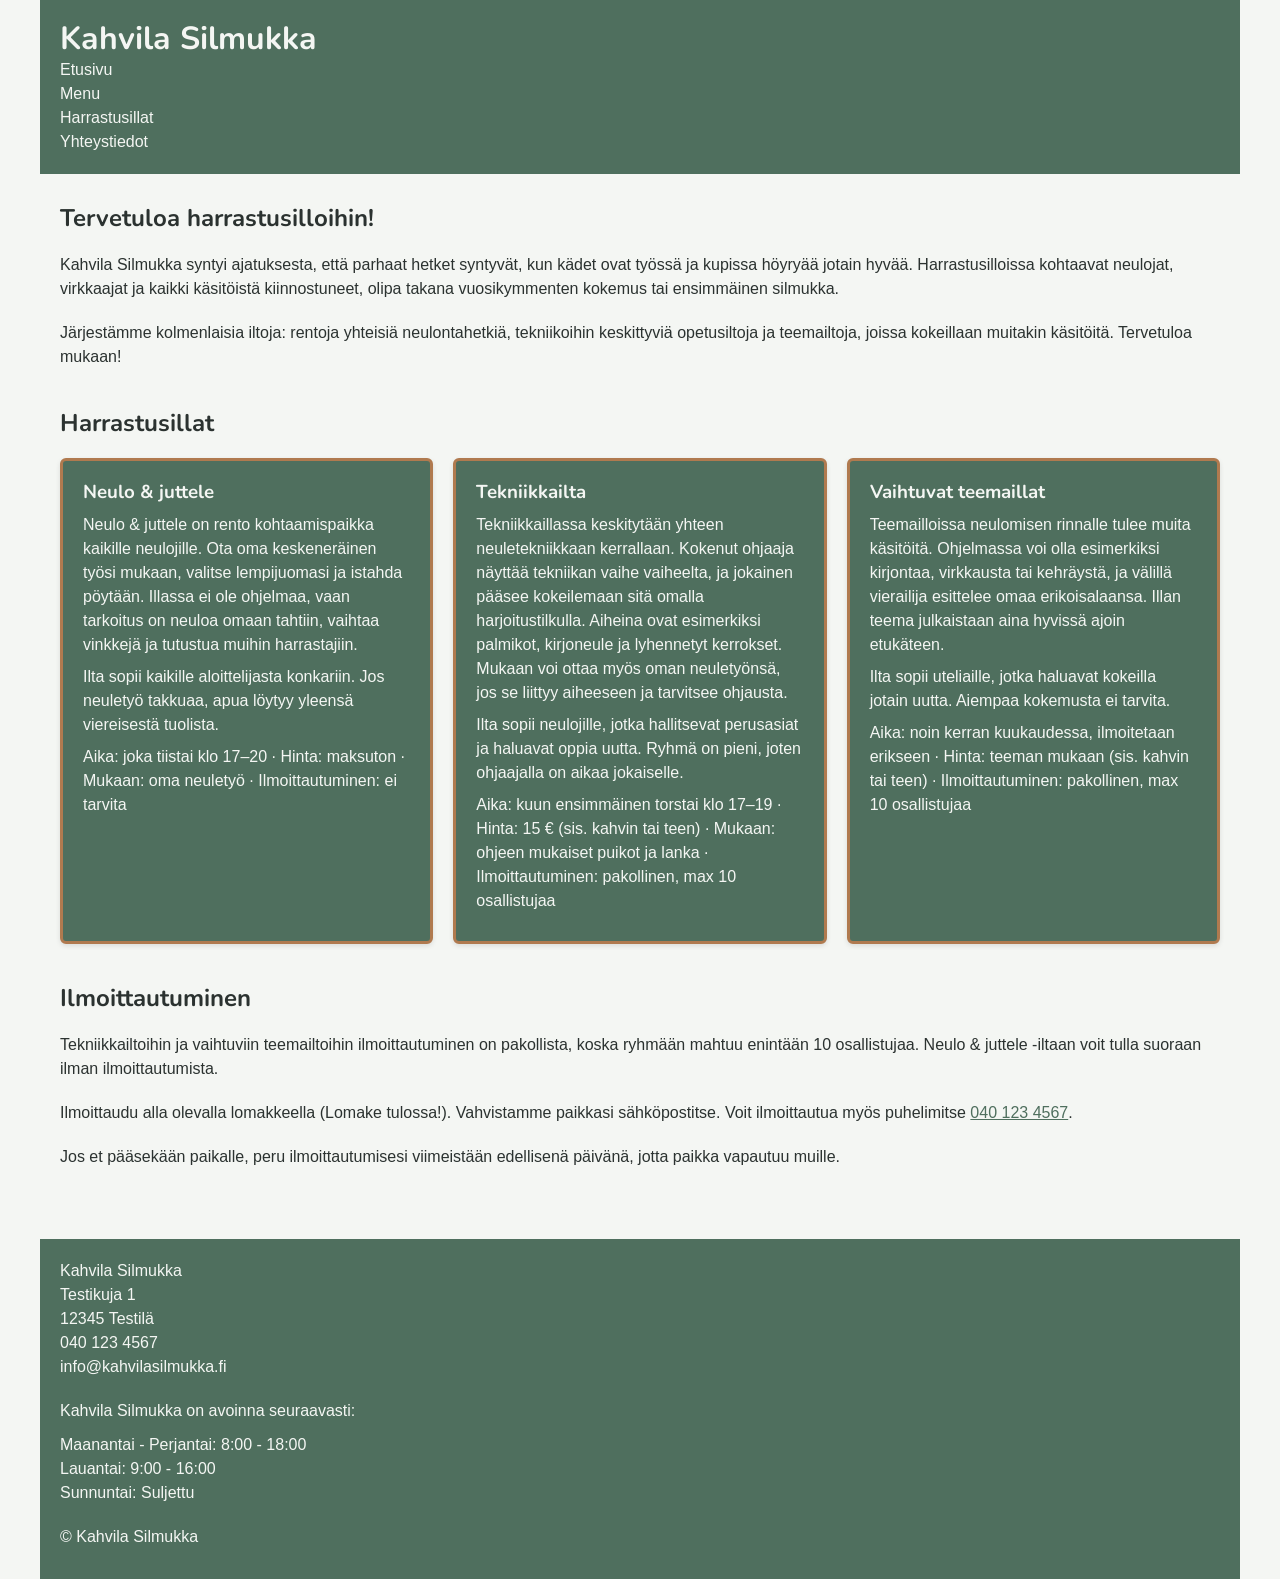
==== harrastusillat.html @ 3fd17d9c "Vaiheen 2 koodi tehty" ====
<!DOCTYPE html>
<html lang="fi">

<head>
    <meta charset="UTF-8">
    <meta name="viewport" content="width=device-width, initial-scale=1.0">
    <title>Harrastusillat</title>
    <!--Google Fonts: Nunito-->
    <link rel="preconnect" href="https://fonts.googleapis.com">
    <link rel="preconnect" href="https://fonts.gstatic.com" crossorigin>
    <link href="https://fonts.googleapis.com/css2?family=Nunito:ital,wght@0,200..1000;1,200..1000&display=swap"
        rel="stylesheet">
    <!--CSS-->
    <link rel="stylesheet" href="css/style.css">
</head>

<body>
    <div class="container">

        <!--Header-->
        <header class="header">
            <h1>Kahvila Silmukka</h1>
            <nav>
                <ul>
                    <li><a href="index.html">Etusivu</a></li>
                    <li><a href="menu.html">Menu</a></li>
                    <li><a href="harrastusillat.html">Harrastusillat</a></li>
                    <li><a href="yhteystiedot.html">Yhteystiedot</a></li>
                </ul>
            </nav>
        </header>

        <!--Main   -->
        <main class="main">
            <section>
                <h2>Tervetuloa harrastusilloihin!</h2>
                <p>Kahvila Silmukka syntyi ajatuksesta, että parhaat hetket syntyvät,
                    kun kädet ovat työssä ja kupissa höyryää jotain hyvää.
                    Harrastusilloissa kohtaavat neulojat, virkkaajat ja kaikki käsitöistä kiinnostuneet,
                    olipa takana vuosikymmenten kokemus tai ensimmäinen silmukka.</p>
                <p>Järjestämme kolmenlaisia iltoja: rentoja yhteisiä neulontahetkiä,
                    tekniikoihin keskittyviä opetusiltoja ja teemailtoja,
                    joissa kokeillaan muitakin käsitöitä. Tervetuloa mukaan!</p>
            </section>

            <section>
                <h2>Harrastusillat</h2>
                <div class="article-grid">
                    <article class="card">
                        <h3>Neulo & juttele</h3>
                        <p>Neulo & juttele on rento kohtaamispaikka kaikille neulojille.
                            Ota oma keskeneräinen työsi mukaan, valitse lempijuomasi ja istahda pöytään.
                            Illassa ei ole ohjelmaa, vaan tarkoitus on neuloa omaan tahtiin, vaihtaa vinkkejä ja
                            tutustua muihin harrastajiin.</p>
                        <p>Ilta sopii kaikille aloittelijasta konkariin. Jos neuletyö takkuaa, apua löytyy yleensä
                            viereisestä tuolista.</p>
                        <p>Aika: joka tiistai klo 17–20 · Hinta: maksuton · Mukaan: oma neuletyö · Ilmoittautuminen: ei
                            tarvita</p>
                    </article>
                    <article class="card">
                        <h3>Tekniikkailta</h3>
                        <p>Tekniikkaillassa keskitytään yhteen neuletekniikkaan kerrallaan.
                            Kokenut ohjaaja näyttää tekniikan vaihe vaiheelta, ja jokainen pääsee kokeilemaan sitä
                            omalla harjoitustilkulla.
                            Aiheina ovat esimerkiksi palmikot, kirjoneule ja lyhennetyt kerrokset. Mukaan voi ottaa myös
                            oman neuletyönsä,
                            jos se liittyy aiheeseen ja tarvitsee ohjausta.</p>
                        <p>Ilta sopii neulojille, jotka hallitsevat perusasiat ja haluavat oppia uutta.
                            Ryhmä on pieni, joten ohjaajalla on aikaa jokaiselle.</p>
                        <p>Aika: kuun ensimmäinen torstai klo 17–19 · Hinta: 15 € (sis. kahvin tai teen) · Mukaan:
                            ohjeen mukaiset puikot ja lanka · Ilmoittautuminen: pakollinen, max 10 osallistujaa</p>
                    </article>
                    <article class="card">
                        <h3>Vaihtuvat teemaillat</h3>
                        <p>Teemailloissa neulomisen rinnalle tulee muita käsitöitä.
                            Ohjelmassa voi olla esimerkiksi kirjontaa, virkkausta tai kehräystä, ja välillä vierailija
                            esittelee omaa erikoisalaansa.
                            Illan teema julkaistaan aina hyvissä ajoin etukäteen.</p>
                        <p>Ilta sopii uteliaille, jotka haluavat kokeilla jotain uutta. Aiempaa kokemusta ei tarvita.
                        </p>
                        <p>Aika: noin kerran kuukaudessa, ilmoitetaan erikseen · Hinta: teeman mukaan (sis. kahvin tai
                            teen) · Ilmoittautuminen: pakollinen, max 10 osallistujaa</p>
                    </article>
                </div>
            </section>

            <section>
                <h2>Ilmoittautuminen</h2>
                <p>Tekniikkailtoihin ja vaihtuviin teemailtoihin ilmoittautuminen on pakollista, koska ryhmään mahtuu
                    enintään 10 osallistujaa.
                    Neulo & juttele -iltaan voit tulla suoraan ilman ilmoittautumista.</p>
                <p>Ilmoittaudu alla olevalla lomakkeella (Lomake tulossa!). Vahvistamme paikkasi sähköpostitse. Voit
                    ilmoittautua myös puhelimitse <a href="tel:+358401234567">040 123 4567</a>.</p>
                <p>Jos et pääsekään paikalle, peru ilmoittautumisesi viimeistään edellisenä päivänä, jotta paikka
                    vapautuu muille.</p>
            </section>

        </main>

        <!--Footer-->
        <footer class="footer">
            <address>
                Kahvila Silmukka<br>
                Testikuja 1<br>
                12345 Testilä<br>

                <a href="tel:+358401234567">040 123 4567</a><br>
                <a href="mailto:info@kahvilasilmukka.fi">info@kahvilasilmukka.fi</a>
            </address>

            <p>Kahvila Silmukka on avoinna seuraavasti:</p>
            <ul>
                <li>Maanantai - Perjantai: 8:00 - 18:00</li>
                <li>Lauantai: 9:00 - 16:00</li>
                <li>Sunnuntai: Suljettu</li>
            </ul>

            <p>&copy; Kahvila Silmukka</p>
        </footer>
    </div>
</body>

</html>
---- css/style.css ----
/* ===== MUUTTUJAT ===== */
/* Sivuston värit yhdessä paikassa */

:root {
    --paavari: #4F6F5E;
    --tausta: #F4F6F3;
    --teksti: #2B3230;
    /*    --harmaa: #8A9591; */
    --korostus: #B07A4F;
}

/* ===== RESET (Oletustyylien nollaus) ===== */
/* Nollataan selainten oletusvälit ja käytetään border-box-laatikkomallia */

* {
    box-sizing: border-box;
    margin: 0;
    padding: 0;
}

/* ===== BODY ===== */

body {
    font-family: Arial, Helvetica, sans-serif;
    background-color: var(--tausta);
    color: var(--teksti);
    line-height: 1.5;
}

/* ===== LAYOUT ===== */

.container {
    display: grid;
    grid-template-columns: 20% 1fr;
    /*Nimetyt alueet*/
    grid-template-areas:
        "header header"
        "main main"
        "footer footer";
    gap: 10px;
    max-width: 1200px;
    margin: 0 auto;
    /*keskittää layoutin vaakasuunnassa*/
    /*padding: 20px; */
    /*Tämä padding aiheuttaa reunusta headeriin ja muihin */
}

/* ===== OTSIKOT ===== */
/* Kaikkien otsikoiden yhteinen fontti (Google Fonts: Nunito) */

h1,
h2,
h3 {
    font-family: "Nunito", Arial, sans-serif;
    font-weight: 700;
    line-height: 1.2;
}

/* ===== LINKIT ===== */
a {
    color: var(--paavari);
}

a:hover {
    color: var(--korostus);
}


/* ===== HEADER ===== */

.header {
    grid-area: header;
    background-color: var(--paavari);
    color: var(--tausta);
    padding: 20px;
}

.header ul {
    list-style: none;
}

/* Poikkeus: linkit header-osion sisällä */
.header a {
    color: var(--tausta);
    text-decoration: none;
}

.header a:hover {
    text-decoration: underline;
}

/* ===== MAIN ===== */

.main {
    grid-area: main;
    padding: 20px;
}

.main section {
    margin-bottom: 40px;
}

.main h2 {
    margin-bottom: 20px;
}

.main h3 {
    margin-bottom: 15px;
}

.main p {
    margin-bottom: 20px;
}

.huomio {
    padding: 18px;
    border-left: 6px solid var(--korostus);
}

.main address {
    font-style: normal;
    margin-bottom: 20px;
}

/* ===== KORTIT ===== */

.article-grid {
    display: grid;
    grid-template-columns: repeat(auto-fit, minmax(200px, 1fr));
    gap: 20px;
}

.card {
    background-color: var(--paavari);
    color: var(--tausta);
    border: 3px solid var(--korostus);
    border-radius: 6px;
    padding: 20px;
    box-shadow: 0 2px 5px rgba(0, 0, 0, 0.1);
}

.card h3 {
    margin-bottom: 10px;
}

.card p {
    margin-bottom: 8px;
}

/* ===== FOOTER ===== */

.footer {
    grid-area: footer;
    background-color: var(--paavari);
    color: var(--tausta);
    padding: 20px;
}

.footer address {
    font-style: normal;
    margin-bottom: 20px;
}

/* Poikkeus: linkit footer-osion sisällä */
.footer a {
    color: var(--tausta);
    text-decoration: none;
}

.footer a:hover {
    text-decoration: underline;
}

.footer p {
    margin-bottom: 10px;
}

.footer ul {
    list-style: none;
    margin-bottom: 20px;
}
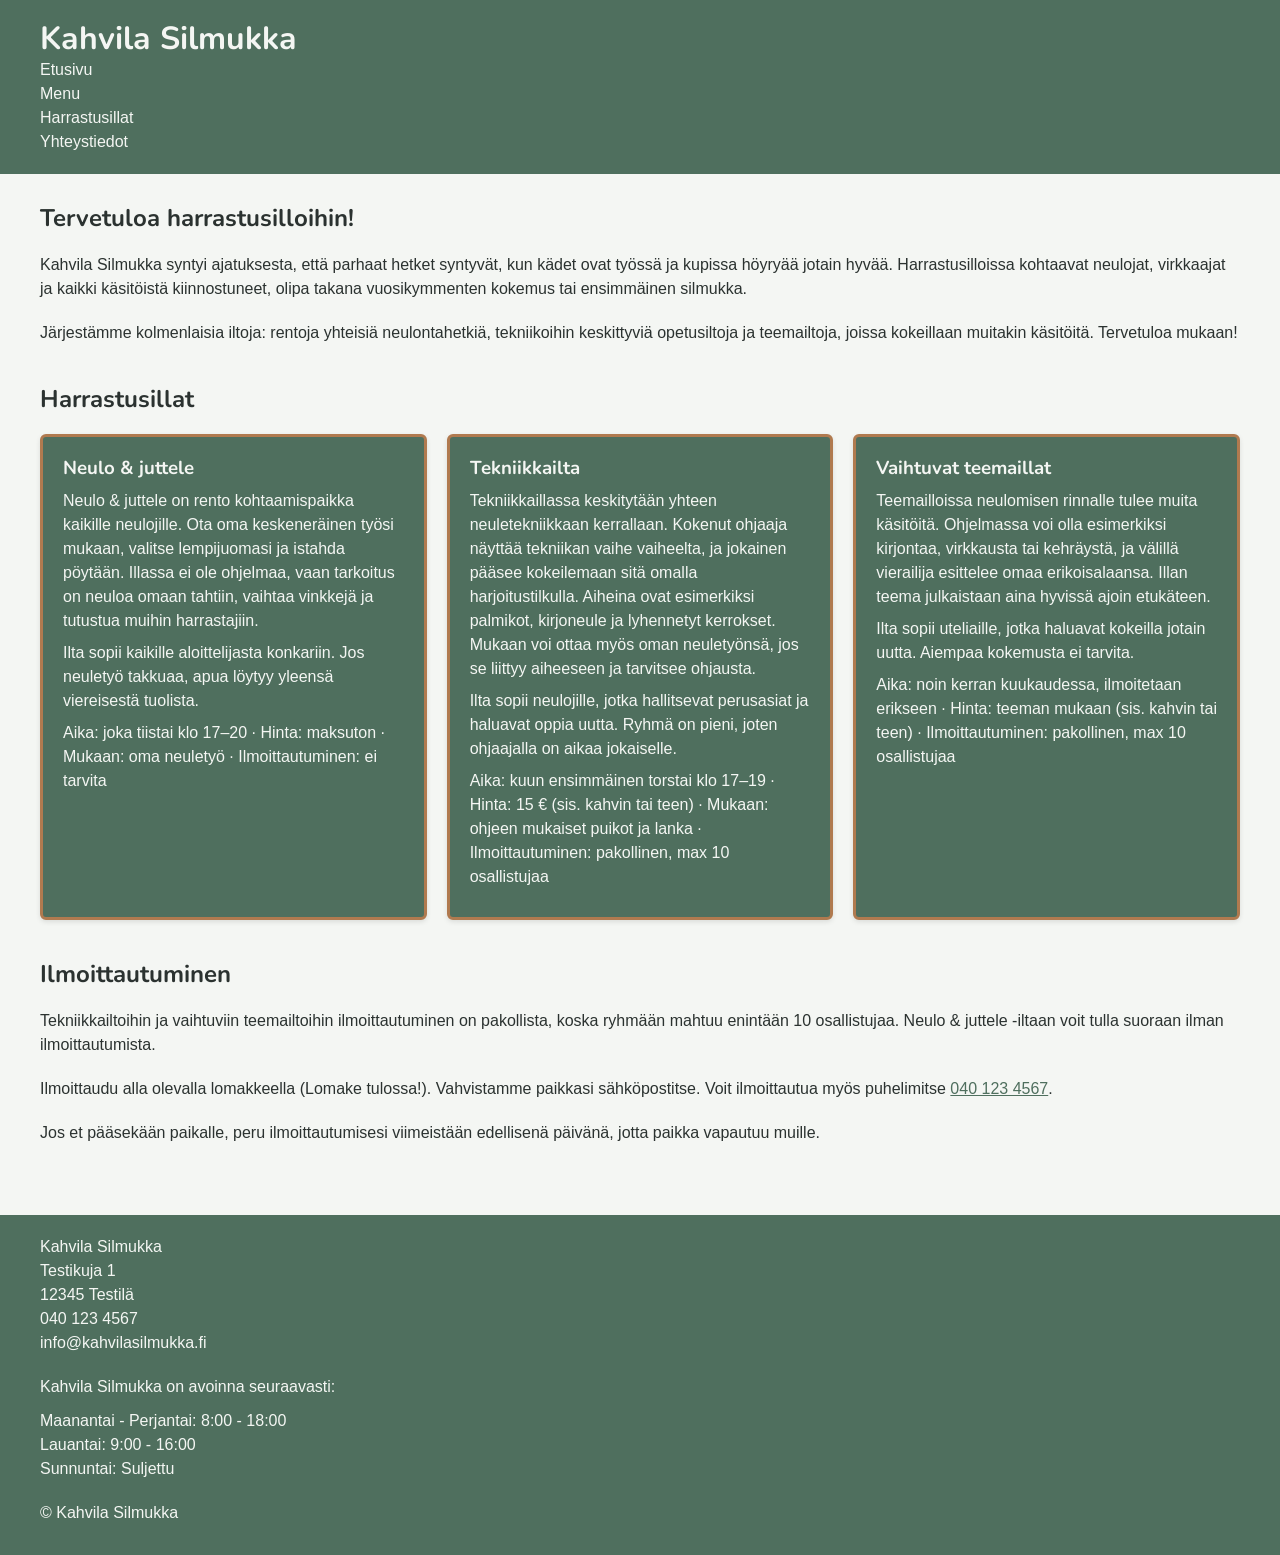
==== commit 6d9f96f6: "Vaiheen 2 viimeisimmät korjaukset tehty" ====
--- a/harrastusillat.html
+++ b/harrastusillat.html
@@ -10,7 +10,7 @@
     <link rel="preconnect" href="https://fonts.gstatic.com" crossorigin>
     <link href="https://fonts.googleapis.com/css2?family=Nunito:ital,wght@0,200..1000;1,200..1000&display=swap"
         rel="stylesheet">
-    <!--CSS-->
+    <!--CSS linkitetty-->
     <link rel="stylesheet" href="css/style.css">
 </head>
 
--- a/css/style.css
+++ b/css/style.css
@@ -38,11 +38,6 @@
         "main main"
         "footer footer";
     gap: 10px;
-    max-width: 1200px;
-    margin: 0 auto;
-    /*keskittää layoutin vaakasuunnassa*/
-    /*padding: 20px; */
-    /*Tämä padding aiheuttaa reunusta headeriin ja muihin */
 }
 
 /* ===== OTSIKOT ===== */
@@ -72,7 +67,7 @@
     grid-area: header;
     background-color: var(--paavari);
     color: var(--tausta);
-    padding: 20px;
+    padding: 20px 40px;
 }
 
 .header ul {
@@ -93,7 +88,7 @@
 
 .main {
     grid-area: main;
-    padding: 20px;
+    padding: 20px 40px;
 }
 
 .main section {
@@ -153,7 +148,7 @@
     grid-area: footer;
     background-color: var(--paavari);
     color: var(--tausta);
-    padding: 20px;
+    padding: 20px 40px;
 }
 
 .footer address {
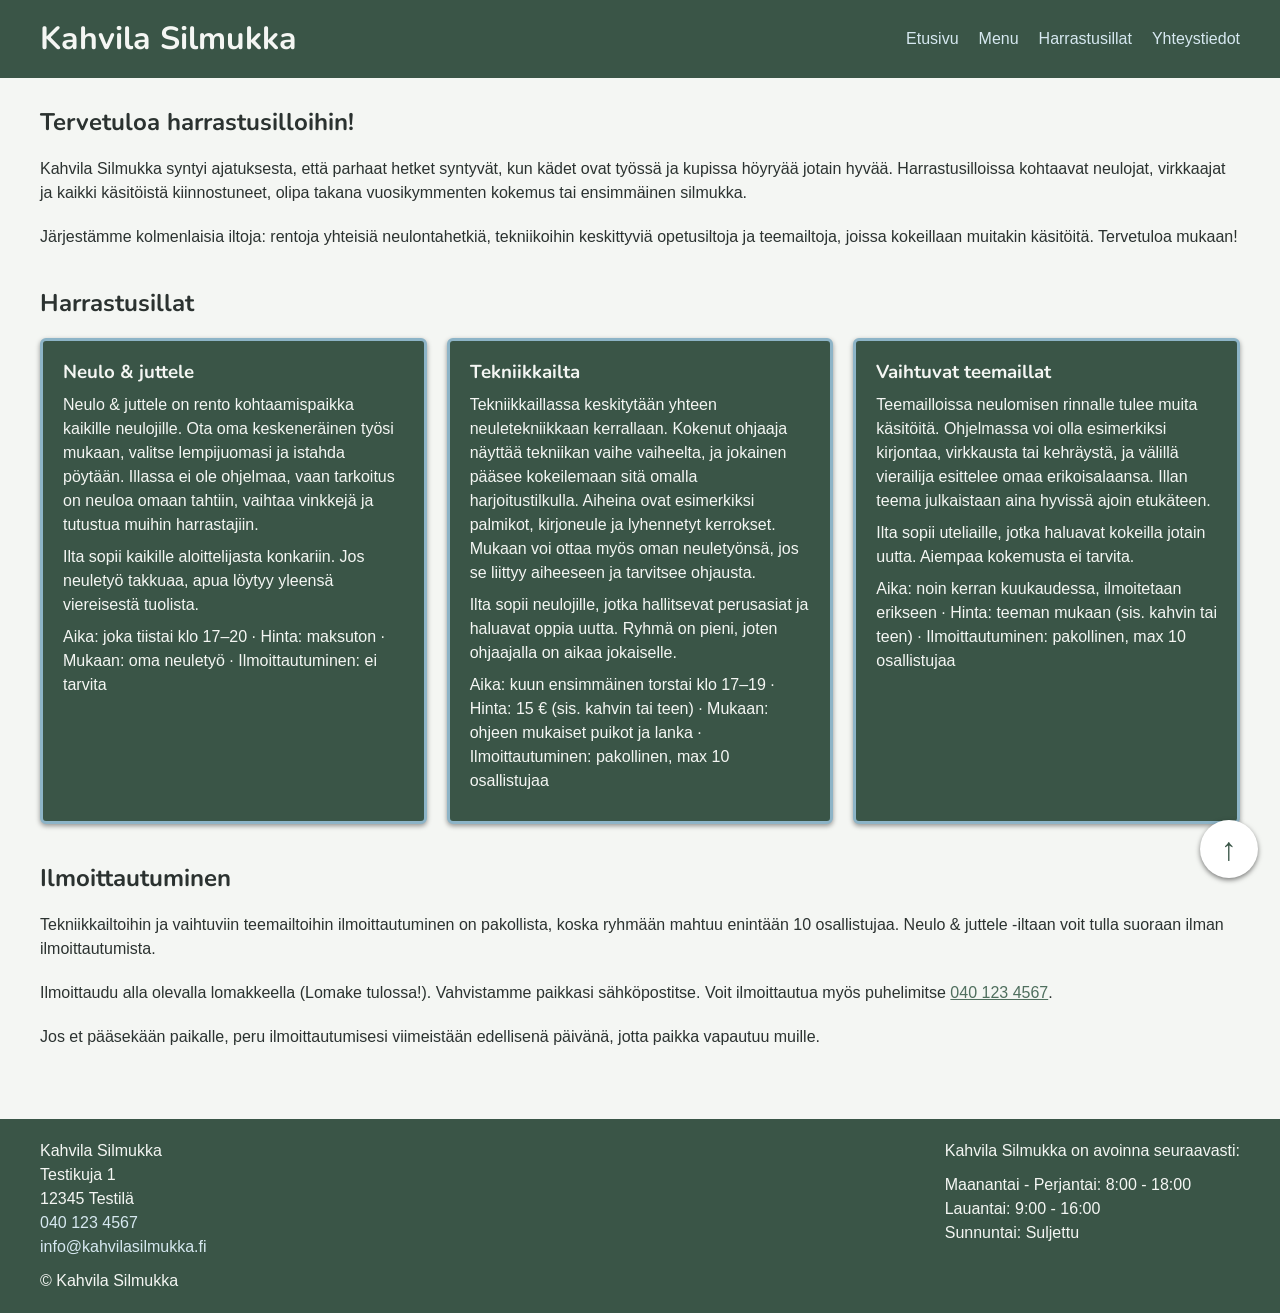
==== commit 6f6484dc: "Vaihe 3 lisäykset" ====
--- a/harrastusillat.html
+++ b/harrastusillat.html
@@ -12,16 +12,19 @@
         rel="stylesheet">
     <!--CSS linkitetty-->
     <link rel="stylesheet" href="css/style.css">
+    <!--Favicon: SVG nykyselaimelle ja ICO vanhoille selaimille varalla-->
+    <link rel="icon" href="images/favicon.ico" type="image/x-icon" sizes="64x64">
+    <link rel="icon" href="images/favicon.svg" type="image/svg+xml">
 </head>
 
 <body>
-    <div class="container">
+    <div class="container" id="top">
 
         <!--Header-->
-        <header class="header">
+        <header class="header navbar">
             <h1>Kahvila Silmukka</h1>
             <nav>
-                <ul>
+                <ul class="nav-links">
                     <li><a href="index.html">Etusivu</a></li>
                     <li><a href="menu.html">Menu</a></li>
                     <li><a href="harrastusillat.html">Harrastusillat</a></li>
@@ -99,24 +102,32 @@
 
         <!--Footer-->
         <footer class="footer">
-            <address>
-                Kahvila Silmukka<br>
-                Testikuja 1<br>
-                12345 Testilä<br>
+            <div class="footer-info">
+                <address>
+                    Kahvila Silmukka<br>
+                    Testikuja 1<br>
+                    12345 Testilä<br>
 
-                <a href="tel:+358401234567">040 123 4567</a><br>
-                <a href="mailto:info@kahvilasilmukka.fi">info@kahvilasilmukka.fi</a>
-            </address>
+                    <a href="tel:+358401234567">040 123 4567</a><br>
+                    <a href="mailto:info@kahvilasilmukka.fi">info@kahvilasilmukka.fi</a>
+                </address>
+                <p>&copy; Kahvila Silmukka</p>
+            </div>
 
-            <p>Kahvila Silmukka on avoinna seuraavasti:</p>
-            <ul>
-                <li>Maanantai - Perjantai: 8:00 - 18:00</li>
-                <li>Lauantai: 9:00 - 16:00</li>
-                <li>Sunnuntai: Suljettu</li>
-            </ul>
+            <div class="footer-hours">
+                <p>Kahvila Silmukka on avoinna seuraavasti:</p>
+                <ul>
+                    <li>Maanantai - Perjantai: 8:00 - 18:00</li>
+                    <li>Lauantai: 9:00 - 16:00</li>
+                    <li>Sunnuntai: Suljettu</li>
+                </ul>
 
-            <p>&copy; Kahvila Silmukka</p>
+            </div>
+            <!--Takaisin-ylös-näppäin-->
+            <a class="back-to-beginning" href="#top" aria-label="Takaisin sivun alkuun">&uarr;</a>
+
         </footer>
+
     </div>
 </body>
 
--- a/css/style.css
+++ b/css/style.css
@@ -1,16 +1,36 @@
+@charset "UTF-8";
+/* Jotta ääkköset toimivat oikein */
+
+/********************************************************
+        YLEISET MÄÄRITYKSET (kaikilla sivuilla)
+*********************************************************/
+
 /* ===== MUUTTUJAT ===== */
-/* Sivuston värit yhdessä paikassa */
+/* Sivuston värit yhdessä paikassa. Värit on nimetty käyttötarkoituksen (roolin)
+   mukaan, jotta yhden roolin värin voi vaihtaa vaikuttamatta muihin. */
 
 :root {
-    --paavari: #4F6F5E;
-    --tausta: #F4F6F3;
-    --teksti: #2B3230;
-    /*    --harmaa: #8A9591; */
-    --korostus: #B07A4F;
+    /* Tumma väripaletti: header, footer ja tummat kortit */
+    --tumma-tausta: #3A5547;
+    --tumma-teksti: #F4F6F3;
+    --tumma-linkki: #D6E8F0;
+    --tumma-hover: #A9D0E0;
+    --tumma-koriste: #8DB4C7;
+
+    /* Vaalea väripaletti: sivun tausta ja vaaleat kortit */
+    --vaalea-tausta: #F4F6F3;
+    --vaalea-kortti: #FFFFFF;
+    --vaalea-teksti: #2B3230;
+    /* --vaalea-teksti-toissijainen: #5F6B66; */ /*Varalla, jos tarvitaan lisäväriä*/
+    --vaalea-linkki: #4F6F5E;
+    --vaalea-hover: #3D5A80;
+    --vaalea-korostus: #3D5A80;
+    --vaalea-koriste: #8DB4C7;
 }
 
 /* ===== RESET (Oletustyylien nollaus) ===== */
-/* Nollataan selainten oletusvälit ja käytetään border-box-laatikkomallia */
+/* Nollataan selainten oletusvälit ja käytetään border-box-laatikkomallia,
+   jolloin padding ja reunus lasketaan mukaan elementin leveyteen */
 
 * {
     box-sizing: border-box;
@@ -22,22 +42,9 @@
 
 body {
     font-family: Arial, Helvetica, sans-serif;
-    background-color: var(--tausta);
-    color: var(--teksti);
+    background-color: var(--vaalea-tausta);
+    color: var(--vaalea-teksti);
     line-height: 1.5;
-}
-
-/* ===== LAYOUT ===== */
-
-.container {
-    display: grid;
-    grid-template-columns: 20% 1fr;
-    /*Nimetyt alueet*/
-    grid-template-areas:
-        "header header"
-        "main main"
-        "footer footer";
-    gap: 10px;
 }
 
 /* ===== OTSIKOT ===== */
@@ -52,37 +59,79 @@
 }
 
 /* ===== LINKIT ===== */
+/* Vaalean pinnan linkit. Headerin ja footerin linkeille on omat säännöt. */
+
 a {
-    color: var(--paavari);
+    color: var(--vaalea-linkki);
 }
 
 a:hover {
-    color: var(--korostus);
-}
-
+    color: var(--vaalea-hover);
+}
+
+/********************************************************
+        SIVUN RAKENNE (HTML:n järjestyksessä)
+*********************************************************/
+ 
+/* ===== SIVUPOHJA ===== */
+ 
+/* Sivupohja on yksi sarake, jossa header, main ja footer ovat allekkain.
+   Nimetyt alueet näyttävät rakenteen yhdellä silmäyksellä ja helpottavat
+   laajentamista myöhemmin (esim. sivupalkki). */
+
+.container {
+    display: grid;
+    grid-template-columns: 1fr;
+    /*Nimetyt alueet: sivupohja on yksi sarake, jossa header, main ja footer ovat allekkain*/
+    grid-template-areas:
+        "header"
+        "main"
+        "footer";
+    gap: 10px;
+}
 
 /* ===== HEADER ===== */
 
+/* Sticky: header pysyy näkyvissä ikkunan yläreunassa sivua rullattaessa.
+   Flex: kahvilan nimi vasemmalle ja navigaatio oikealle samalle riville. */
+
 .header {
+    position: sticky;
+    top: 0;
+    z-index: 100;
     grid-area: header;
-    background-color: var(--paavari);
-    color: var(--tausta);
-    padding: 20px 40px;
-}
+    display: flex;
+    justify-content: space-between;
+    align-items: center;
+    gap: 20px;
+    background-color: var(--tumma-tausta);
+    color: var(--tumma-teksti);
+    padding: 20px 40px;   
+}
+
+/* --- Navigaatio --- */
 
 .header ul {
     list-style: none;
 }
 
+/* Navigaatiolinkit vierekkäin */
+.nav-links {
+    display: flex;
+    gap: 20px;
+}
+
 /* Poikkeus: linkit header-osion sisällä */
 .header a {
-    color: var(--tausta);
+    color: var(--tumma-linkki);
     text-decoration: none;
 }
 
 .header a:hover {
     text-decoration: underline;
-}
+    color: var(--tumma-hover);
+}
+
 
 /* ===== MAIN ===== */
 
@@ -91,7 +140,10 @@
     padding: 20px 40px;
 }
 
-.main section {
+/* Pääosioiden väli. Lapsivalitsin (>) rajaa säännön mainin suoriin lapsiin,
+   joten ruudukoiden sisällä olevien korttien välit hoidetaan gapilla. */
+.main > section,
+.menu-items {
     margin-bottom: 40px;
 }
 
@@ -105,11 +157,6 @@
 
 .main p {
     margin-bottom: 20px;
-}
-
-.huomio {
-    padding: 18px;
-    border-left: 6px solid var(--korostus);
 }
 
 .main address {
@@ -117,8 +164,15 @@
     margin-bottom: 20px;
 }
 
-/* ===== KORTIT ===== */
-
+/* Huomiolaatikko (menu: allergiat) */
+.huomio {
+    padding: 18px;
+    border-left: 6px solid var(--vaalea-korostus);
+}
+
+/* --- Etusivun ja harrastusiltojen kortit --- */
+
+/* Kortit asettuvat riviin niin monta kuin mahtuu, vähintään 200 px levyisinä */
 .article-grid {
     display: grid;
     grid-template-columns: repeat(auto-fit, minmax(200px, 1fr));
@@ -126,51 +180,187 @@
 }
 
 .card {
-    background-color: var(--paavari);
-    color: var(--tausta);
-    border: 3px solid var(--korostus);
+    background-color: var(--tumma-tausta);
+    color: var(--tumma-teksti);
+    border: 3px solid var(--tumma-koriste);
+    border-radius: 6px;
+    padding: 20px;
+    box-shadow: 0 2px 5px rgba(0, 0, 0, 0.4);
+}
+
+.card h3 {
+    margin-bottom: 10px;
+}
+
+.card p {
+    margin-bottom: 8px;
+}
+
+/* --- Menu-kortit --- */
+ 
+/* Kiinteä 2 × 2 -ruudukko: juomat ylärivillä, ruoat alarivillä */
+
+.menu-items {
+    display: grid;
+    grid-template-columns: repeat(2, 1fr);
+    gap: 20px;
+}
+
+/* Katkoviivainen "tikkaus" kortin sisäreunassa */
+.menu-card {
+    background-color: var(--vaalea-kortti);
+    color: var(--vaalea-teksti);
+    outline: 3px dashed var(--vaalea-koriste);
+    outline-offset: -10px;
     border-radius: 6px;
     padding: 20px;
     box-shadow: 0 2px 5px rgba(0, 0, 0, 0.1);
 }
 
-.card h3 {
-    margin-bottom: 10px;
-}
-
-.card p {
-    margin-bottom: 8px;
+/* --- Kulkutapakortit (yhteystiedot) --- */
+
+/* Kortit 2 × 2 -ruudukkoon */
+.transport-modes {
+    display: grid;
+    grid-template-columns: repeat(2, 1fr);
+    grid-auto-rows: 1fr;
+    gap: 20px;
+}
+
+/* Kääntökortti: ulkokehys luo 3D-tilan. Se ei itse liiku,
+   joten hover pysyy vakaana kortin kääntyessä. */
+.transport-flip {
+    perspective: 800px;
+    display: grid;
+}
+
+/* Pyörivä taso: molemmat puolet pinotaan samaan grid-soluun,
+   jolloin kortin korkeus määräytyy sisällön mukaan */
+.transport-flip-inner {
+    display: grid;
+    transition: transform 0.6s;
+    transform-style: preserve-3d;
+}
+
+.transport-flip:hover .transport-flip-inner {
+    transform: rotateY(180deg);
+}
+
+/* Kortin molemmat puolet: sama ulkoasu, ja kääntöpuoli piilossa,
+   kun se on poispäin katsojasta */
+.transport-mode-item {
+    background-color: var(--vaalea-kortti);
+    color: var(--vaalea-teksti);
+    outline: 6px double var(--vaalea-koriste);
+    outline-offset: -10px;
+    border-radius: 10px;
+    padding: 25px;
+    box-shadow: 0 2px 5px rgba(0, 0, 0, 0.2);
+    grid-area: 1 / 1;
+    backface-visibility: hidden;
+}
+
+/* Kääntöpuoli: valmiiksi käännetty, emoji isona keskellä */
+.transport-mode-item.backside {
+    transform: rotateY(180deg);
+    display: grid;
+    place-items: center;
+    font-size: 4rem;
+}
+
+/*Ei kääntöanimaatiota, jos käyttäjä on kytkenyt liikkeen vähentämisen päälle käyttöjärjestelmästään*/
+@media (prefers-reduced-motion: reduce) {
+    .transport-flip-inner {
+        transition: none;
+    }
+}
+
+/* --- Korttien yhteiset --- */
+
+/* Poistetaan viimeisen kappaleen marginaali menu- ja kulkuneuvo-korteista,
+jotta ylä- ja alareunan välit ovat yhtäsuuret. */
+.menu-card p:last-child,
+.transport-mode-item p:last-child {
+    margin-bottom: 0;
 }
 
 /* ===== FOOTER ===== */
+
+/* Flexbox: yhteystiedot vasemmalle ja aukioloajat oikealle */
 
 .footer {
     grid-area: footer;
-    background-color: var(--paavari);
-    color: var(--tausta);
+    display: flex;
+    justify-content: space-between;
+    gap: 20px;
+    background-color: var(--tumma-tausta);
+    color: var(--tumma-teksti);
     padding: 20px 40px;
+}
+
+/* Ryhmien sisältö allekkain tasaisin välein */
+.footer-info,
+.footer-hours {
+    display: flex;
+    flex-direction: column;
+    gap: 10px;
 }
 
 .footer address {
     font-style: normal;
-    margin-bottom: 20px;
-}
-
-/* Poikkeus: linkit footer-osion sisällä */
+}
+
+.footer ul {
+    list-style: none;
+}
+
+/*
+.footer p {
+    margin-bottom: 10px;
+}
+*/
+
+
+/* Poikkeus: footerin linkit tumman pinnan väreillä */
 .footer a {
-    color: var(--tausta);
+    color: var(--tumma-linkki);
     text-decoration: none;
 }
 
 .footer a:hover {
     text-decoration: underline;
-}
-
-.footer p {
-    margin-bottom: 10px;
-}
-
-.footer ul {
-    list-style: none;
-    margin-bottom: 20px;
+    color: var(--tumma-hover);
+}
+
+/* --- Takaisin ylös -painike --- */
+ 
+/* Fixed: painike pysyy oikeassa alakulmassa sivua rullattaessa.
+   Kaksi luokkaa valitsimessa, jotta sääntö voittaa .footer a -säännön. */
+
+.footer .back-to-beginning { 
+    position: fixed;
+    right: 22px;
+    bottom: 22px;
+    z-index:200;
+    display: grid;
+    place-items: center;
+    width: 58px;
+    height: 58px;
+    background-color: var(--vaalea-kortti);
+    color: var(--tumma-tausta);
+    border: 3px solid transparent;
+    border-radius: 50%;
+    font-size: 2rem;
+    text-decoration: none;
+    box-shadow: 0 2px 5px rgba(0, 0, 0, 0.5);
+}
+
+/* Hover ja focus: käänteiset värit ja vaalea reunus, jotta painike
+   erottuu myös footerin tummaa taustaa vasten */
+.footer .back-to-beginning:hover, .footer .back-to-beginning:focus {
+    background-color: var(--tumma-tausta);
+    color: var(--tumma-teksti);
+    border-color: var(--tumma-teksti);
+    text-decoration: none;
+
 }
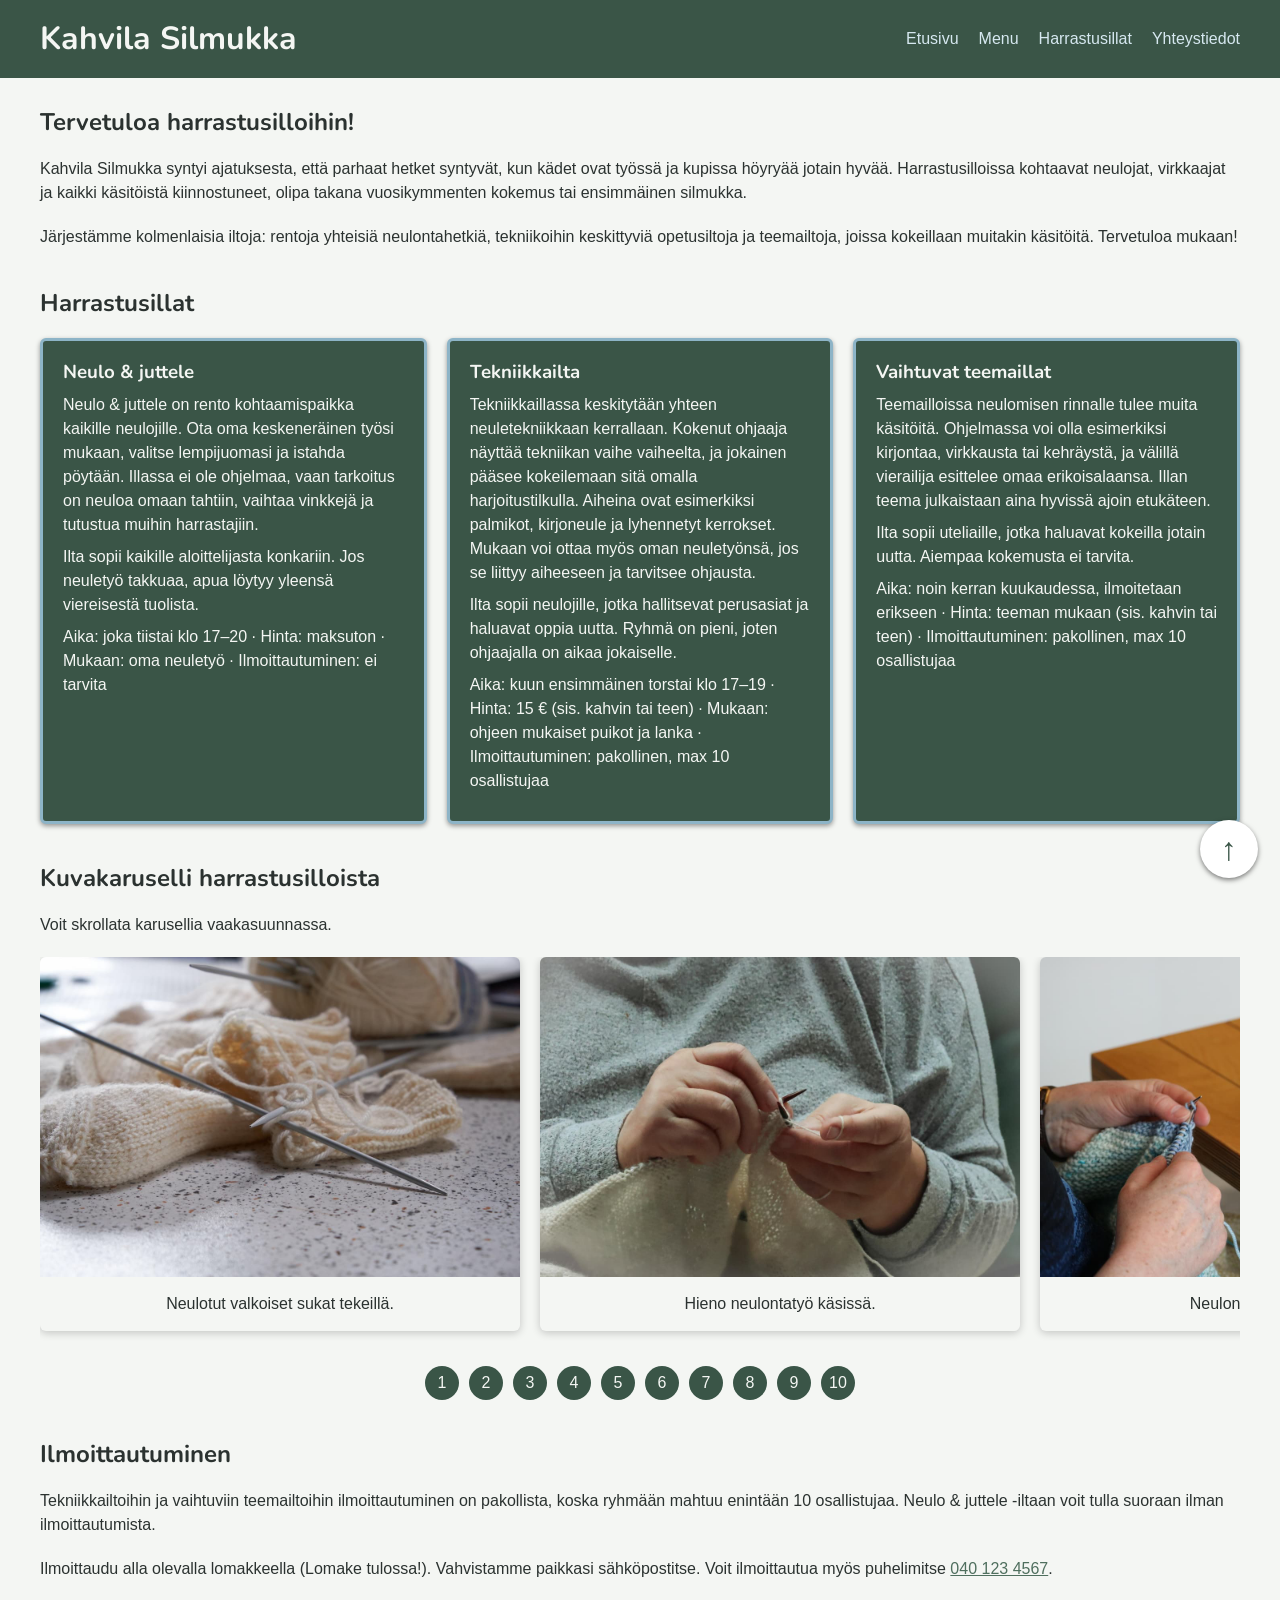
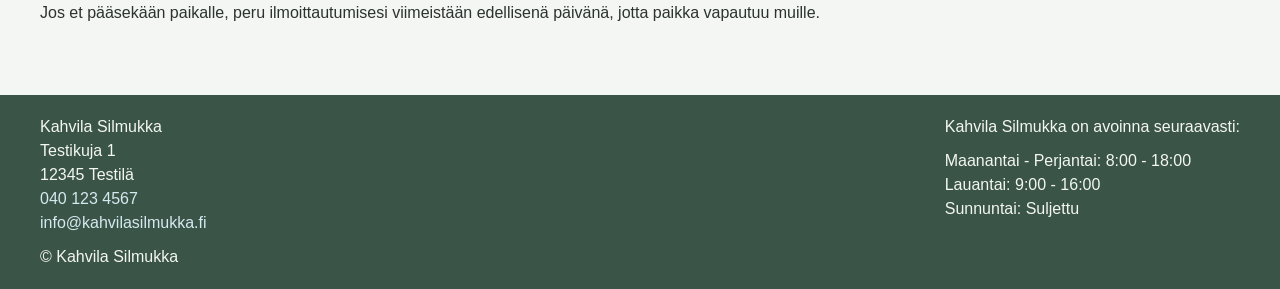
==== commit af9302cf: "Lisätty vaihe 4" ====
--- a/harrastusillat.html
+++ b/harrastusillat.html
@@ -87,6 +87,67 @@
                 </div>
             </section>
 
+            <!--Kuvakaruselli-->
+        <section class="carousel-section">
+            <h2>Kuvakaruselli harrastusilloista</h2>
+            <p>Voit skrollata karusellia vaakasuunnassa.</p>
+            <div class="carousel">
+                <figure class="carousel-item" id="slide1">
+                    <img src="images/white-sock-1200.jpg" alt="Keskeneräinen valkoinen villasukka sukkapuikoilla, taustalla lankakerä." width="1200" height="800" loading="lazy">
+                    <figcaption>Neulotut valkoiset sukat tekeillä.</figcaption>
+                </figure>
+                <figure class="carousel-item" id="slide2">
+                    <img src="images/woman-knitting-1200.jpg" alt="Lähikuva käsistä, jotka neulovat valkoista neuletta puikoilla." width="1200" height="800" loading="lazy">
+                    <figcaption>Hieno neulontatyö käsissä.</figcaption>
+                </figure>
+                <figure class="carousel-item" id="slide3">
+                    <img src="images/knitting-coffee-1200.jpg" alt="Kädet neulovat sinivihreää neuletta puupöydän ääressä, pöydällä latte valkoisessa kupissa." width="1200" height="800" loading="lazy">
+                    <figcaption>Neulontaa kahvin äärellä.</figcaption>
+                </figure>
+                <figure class="carousel-item" id="slide4">
+                    <img src="images/grey-knitting-1200.jpg" alt="Harmaa lankakerä, jonka läpi on pistetty sukkapuikot, ja resorineuletta sohvalla." width="1200" height="801" loading="lazy">
+                    <figcaption>Neulotut harmaat sukat tekeillä.</figcaption>
+                </figure>
+                <figure class="carousel-item" id="slide5">
+                    <img src="images/beige-crochet-1200.jpg" alt="Virkkuukoukku ja keskeneräinen beige virkattu työ, taustalla lankakerä." width="1200" height="800" loading="lazy">
+                    <figcaption>Beige virkkuuty tekeillä.</figcaption>
+                </figure>
+                <figure class="carousel-item" id="slide6">
+                    <img src="images/woman-crochet-1200.jpg" alt="Lähikuva virkkauksesta: valkoinen koukku, violetti lanka ja keltavihreä-pinkki virkattu kukka." width="1200" height="800" loading="lazy">
+                    <figcaption>Kaunis virkkuutyö käsissä.</figcaption>
+                </figure>
+                <figure class="carousel-item" id="slide7">
+                    <img src="images/spinning-wheel-1200.jpg" alt="Puinen rukki, jolla kehrätään villalankaa, taustalla kehrääjän kädet." width="1200" height="800" loading="lazy">
+                    <figcaption>Rukilla kehrätään lankaa.</figcaption>
+                </figure>
+                <figure class="carousel-item" id="slide8">
+                    <img src="images/spinning-wheel2-1200.jpg" alt="Vanhan rukin puola, jonka ympärille kiertyy kehrättyä pellavaa." width="1200" height="798" loading="lazy">
+                    <figcaption>Kehrättyä pellavaa.</figcaption>
+                </figure>
+                <figure class="carousel-item" id="slide9">
+                    <img src="images/flower-embroidery-1200.jpg" alt="Kirjontakehyksessä harmaalle kankaalle kirjottu puu, jossa vihreitä lehtiä ja violetteja kukkia.." width="1200" height="798" loading="lazy">
+                    <figcaption>Lehtipuun ja kukkien kirjontaa kankaalle.</figcaption>
+                </figure>
+                <figure class="carousel-item" id="slide10">
+                    <img src="images/sew-1200.jpg" alt="Farkkujen takataskuun kirjottu punainen aaltokuvio, neula ja lanka vielä kiinni työssä." width="1200" height="800" loading="lazy">
+                    <figcaption>Farkkujen taskuun kirjotaan punaisella langalla.</figcaption>
+                </figure>
+            </div>
+            <nav class="carousel-nav" aria-label="Kuvakarusellin kuvat">
+                <a href="#slide1" aria-label="Näytä kuva 1">1</a>
+                <a href="#slide2" aria-label="Näytä kuva 2">2</a>
+                <a href="#slide3" aria-label="Näytä kuva 3">3</a>
+                <a href="#slide4" aria-label="Näytä kuva 4">4</a>
+                <a href="#slide5" aria-label="Näytä kuva 5">5</a>
+                <a href="#slide6" aria-label="Näytä kuva 6">6</a>
+                <a href="#slide7" aria-label="Näytä kuva 7">7</a>
+                <a href="#slide8" aria-label="Näytä kuva 8">8</a>
+                <a href="#slide9" aria-label="Näytä kuva 9">9</a>
+                <a href="#slide10" aria-label="Näytä kuva 10">10</a>
+            </nav>
+
+        </section>
+
             <section>
                 <h2>Ilmoittautuminen</h2>
                 <p>Tekniikkailtoihin ja vaihtuviin teemailtoihin ilmoittautuminen on pakollista, koska ryhmään mahtuu
--- a/css/style.css
+++ b/css/style.css
@@ -21,7 +21,8 @@
     --vaalea-tausta: #F4F6F3;
     --vaalea-kortti: #FFFFFF;
     --vaalea-teksti: #2B3230;
-    /* --vaalea-teksti-toissijainen: #5F6B66; */ /*Varalla, jos tarvitaan lisäväriä*/
+    /* --vaalea-teksti-toissijainen: #5F6B66; */
+    /*Varalla, jos tarvitaan lisäväriä*/
     --vaalea-linkki: #4F6F5E;
     --vaalea-hover: #3D5A80;
     --vaalea-korostus: #3D5A80;
@@ -69,12 +70,22 @@
     color: var(--vaalea-hover);
 }
 
+/* ===== KUVAT ===== */
+
+/* Kuva ei koskaan kasva sisältöaluettaan leveämmäksi,
+   ja korkeus skaalautuu kuvasuhteen mukaan */
+
+img {
+    max-width: 100%;
+    height: auto;
+}
+
 /********************************************************
         SIVUN RAKENNE (HTML:n järjestyksessä)
 *********************************************************/
- 
+
 /* ===== SIVUPOHJA ===== */
- 
+
 /* Sivupohja on yksi sarake, jossa header, main ja footer ovat allekkain.
    Nimetyt alueet näyttävät rakenteen yhdellä silmäyksellä ja helpottavat
    laajentamista myöhemmin (esim. sivupalkki). */
@@ -106,7 +117,7 @@
     gap: 20px;
     background-color: var(--tumma-tausta);
     color: var(--tumma-teksti);
-    padding: 20px 40px;   
+    padding: 20px 40px;
 }
 
 /* --- Navigaatio --- */
@@ -142,7 +153,7 @@
 
 /* Pääosioiden väli. Lapsivalitsin (>) rajaa säännön mainin suoriin lapsiin,
    joten ruudukoiden sisällä olevien korttien välit hoidetaan gapilla. */
-.main > section,
+.main>section,
 .menu-items {
     margin-bottom: 40px;
 }
@@ -163,6 +174,52 @@
     font-style: normal;
     margin-bottom: 20px;
 }
+
+/* --- Hero (etusivu) --- */
+
+/* negatiiviset marginaalit kumoavat mainin paddingin (ja containerin gapin), jolloin hero ulottuu reunasta reunaan */
+.hero {
+    margin-left: -40px;
+    margin-right: -40px;
+    margin-top: -30px;
+    position: relative;
+}
+
+.hero-picture {
+    display: block;
+}
+
+.hero img {
+    display: block;
+    width: 100%;
+    height: 60vh;
+    /* 60 % ikkunan korkeudesta */
+    object-fit: cover;
+    object-position: 65% 55%;
+    /* tavoitteena kahvikuppi ja neule näkyviin */
+}
+
+.hero-text {
+    position: absolute;
+    top: 10%;
+    left: 5%;
+    background-color: rgba(58, 85, 71, 0.85);
+    color: var(--tumma-teksti);
+    padding: 20px;
+    border-radius: 6px;
+}
+
+/* tekstilaatikko sijoitetaan kuvan päälle kirjan kohdalle, läpikuultava tausta takaa kontrastin */
+.hero-text h2{
+    margin-bottom: 0;
+}
+
+.hero-intro {
+    margin-left: 40px;
+    margin-right: 40px;
+    margin-top: 20px;
+}
+
 
 /* Huomiolaatikko (menu: allergiat) */
 .huomio {
@@ -197,7 +254,7 @@
 }
 
 /* --- Menu-kortit --- */
- 
+
 /* Kiinteä 2 × 2 -ruudukko: juomat ylärivillä, ruoat alarivillä */
 
 .menu-items {
@@ -215,6 +272,105 @@
     border-radius: 6px;
     padding: 20px;
     box-shadow: 0 2px 5px rgba(0, 0, 0, 0.1);
+}
+
+/* kuvat ovat eri muotoisia, joten ne rajataan samaan 16:9-suhteeseen, jotta kortit ovat yhtenäiset. */
+.menu-picture {
+    aspect-ratio: 4/3;
+    object-fit: cover;
+    display: block;
+    margin-bottom: 20px;
+    border-radius: 6px;
+}
+
+/* --- Kuvakaruselli (harrastusillat) --- */
+
+.carousel {
+    display: flex;
+    flex-wrap: nowrap; /* estetään rivistys, jotta kuvat pysyvät samassa rivissä */
+    gap: 20px; /* väli kuvien välillä */
+    overflow-x: auto; /*salli vaakasuuntainen vieritys*/
+    scroll-snap-type: x mandatory; /*snap-toiminto, kuvat pysähtyvät vierittäessä
+    ja tarvitsee kaveriksi scroll-snap-align */
+    scroll-behavior: smooth; /*pehmeä vieritys*/
+    padding-bottom: 20px; /* lisätään hieman tilaa alareunaan, esim. korttien varjoille. */
+    scrollbar-width: none; /* ei vierityspalkkia */
+}
+
+.carousel-item {
+    flex: 0 0 40%; /*kuvat vievät 40% tilasta, eivät veny*/
+    scroll-snap-align: center; /*snap-toiminto, kuvat pysähtyvät vierittäessä */
+    border-radius: 6px;
+    overflow: hidden;
+    box-shadow: 0 2px 8px rgba(0, 0, 0, 0.20);
+}
+
+.carousel-item img {
+    width: 100%;
+    aspect-ratio: 3/2;
+    object-fit: cover; /*kuva täyttää tilan, mutta ei veny*/
+    display: block; /*poistetaan kuvan alareunan pieni tyhjä tila*/
+}
+
+.carousel-item figcaption {
+    padding: 15px;
+    text-align: center;
+    font-size: 16px;
+    color: var(--vaalea-teksti);
+}
+
+.carousel-nav {
+    display: flex;
+    justify-content: center;
+    gap: 10px;
+    margin-top: 15px;  
+}
+
+/* Numerolinkit pyöreiksi palloiksi: kiinteä koko ja keskitetty numero */
+.carousel-nav a {
+    display: grid;
+    place-items: center;
+    width: 34px;
+    height: 34px;
+    border-radius: 50%;
+    color: var(--tumma-teksti);
+    text-decoration: none;
+    background-color: var(--tumma-tausta);
+    border: 2px solid transparent; /* varaa tilan hover-reunukselle, jottei pallo kasva */
+}
+
+/* Hover ja focus: käänteiset värit ja tumma reunus, jotta valittu pallo erottuu */
+.carousel-nav a:hover,
+.carousel-nav a:focus {
+    background-color: var(--vaalea-kortti);
+    color: var(--tumma-tausta);
+    border-color: var(--tumma-tausta);
+}
+
+/* --- Yhteystiedot ja kuva (yhteystiedot) --- */
+
+.contact-wrapper {
+    display: flex;
+    gap: 20px;
+    align-items: flex-start;
+    margin-bottom: 50px;
+}
+
+.contact-info {
+    flex: 1;
+}
+
+.contact-info dl {
+    margin-top: 20px;
+}
+
+.contact-picture {
+    display: block;
+    max-width: 40%;
+    border-radius: 6px;
+    aspect-ratio: 16/9;
+    object-fit: cover;
+    object-position: left;
 }
 
 /* --- Kulkutapakortit (yhteystiedot) --- */
@@ -268,8 +424,13 @@
     font-size: 4rem;
 }
 
-/*Ei kääntöanimaatiota, jos käyttäjä on kytkenyt liikkeen vähentämisen päälle käyttöjärjestelmästään*/
+/*Ei karusellin vieritystä ja kääntöanimaatiota, jos käyttäjä on kytkenyt liikkeen vähentämisen päälle käyttöjärjestelmästään*/
 @media (prefers-reduced-motion: reduce) {
+
+    .carousel {
+        scroll-behavior: auto;
+    }
+
     .transport-flip-inner {
         transition: none;
     }
@@ -333,15 +494,15 @@
 }
 
 /* --- Takaisin ylös -painike --- */
- 
+
 /* Fixed: painike pysyy oikeassa alakulmassa sivua rullattaessa.
    Kaksi luokkaa valitsimessa, jotta sääntö voittaa .footer a -säännön. */
 
-.footer .back-to-beginning { 
+.footer .back-to-beginning {
     position: fixed;
     right: 22px;
     bottom: 22px;
-    z-index:200;
+    z-index: 200;
     display: grid;
     place-items: center;
     width: 58px;
@@ -357,7 +518,8 @@
 
 /* Hover ja focus: käänteiset värit ja vaalea reunus, jotta painike
    erottuu myös footerin tummaa taustaa vasten */
-.footer .back-to-beginning:hover, .footer .back-to-beginning:focus {
+.footer .back-to-beginning:hover,
+.footer .back-to-beginning:focus {
     background-color: var(--tumma-tausta);
     color: var(--tumma-teksti);
     border-color: var(--tumma-teksti);
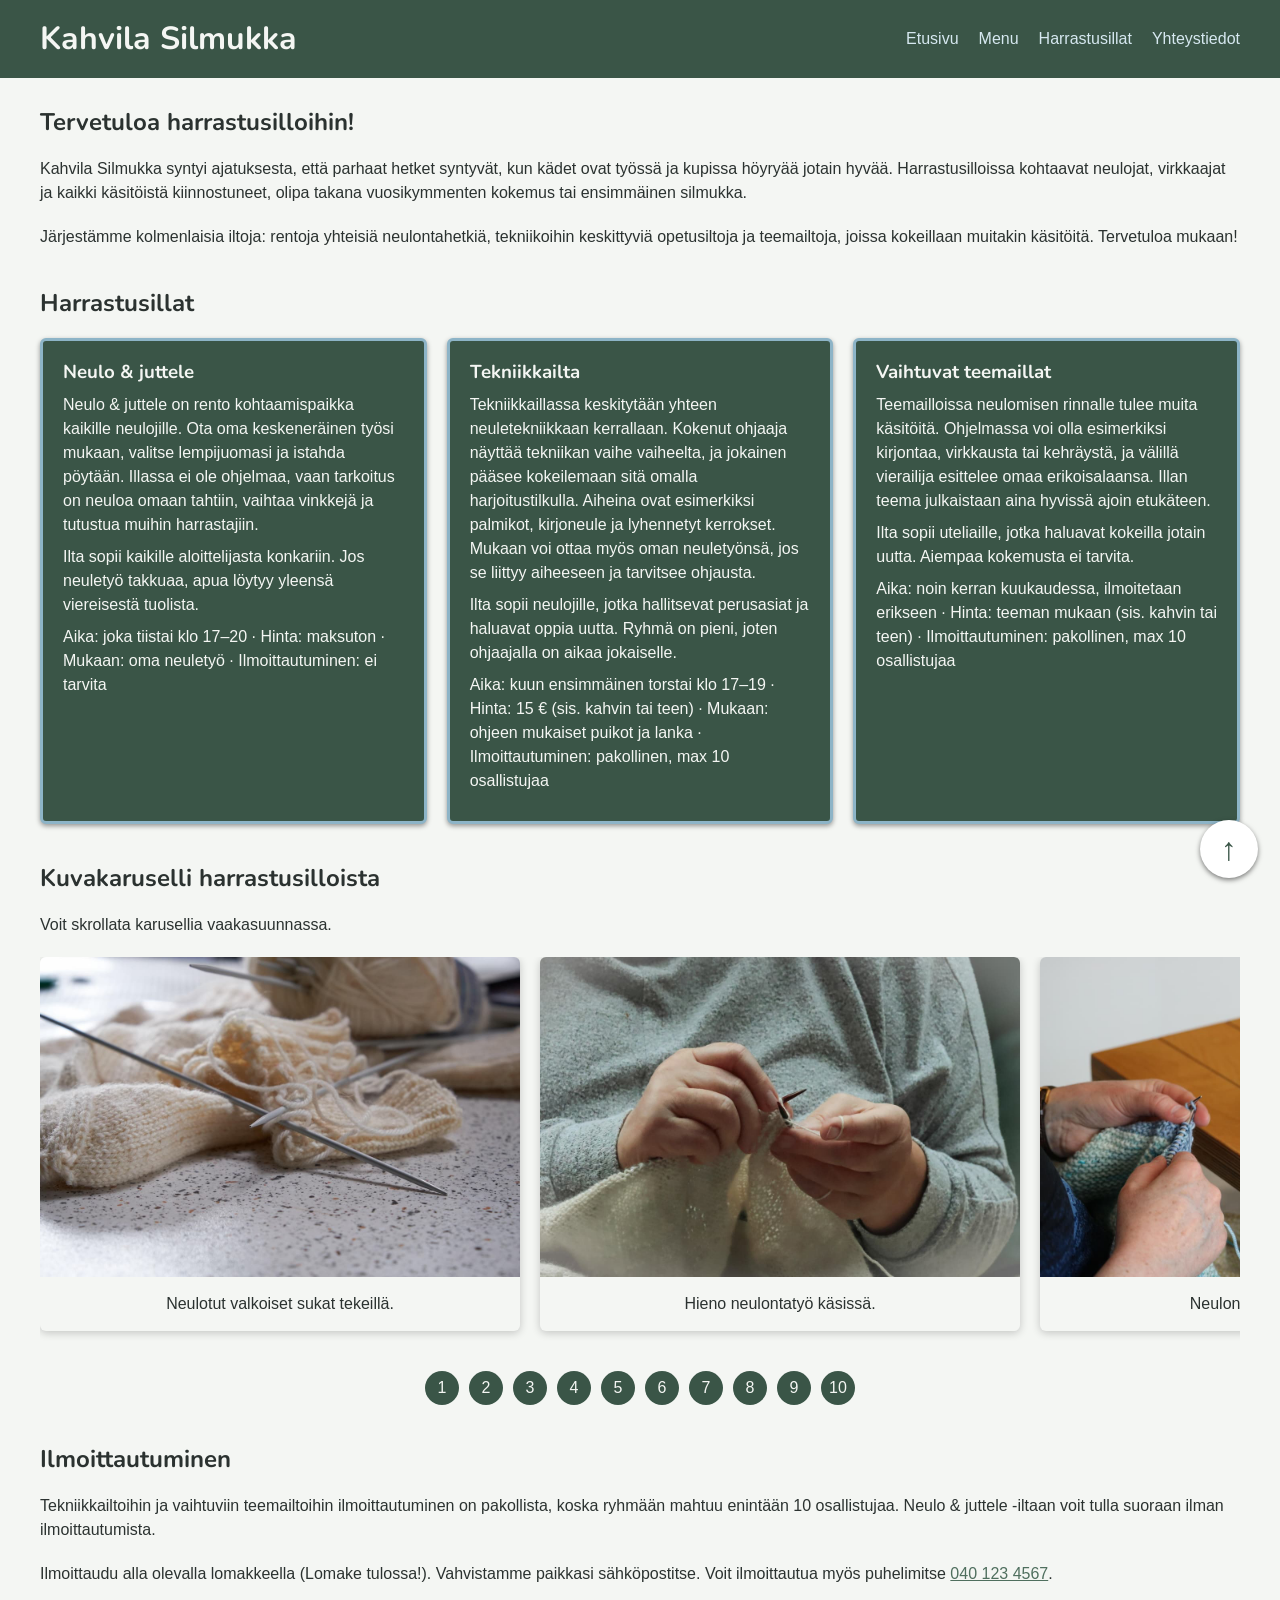
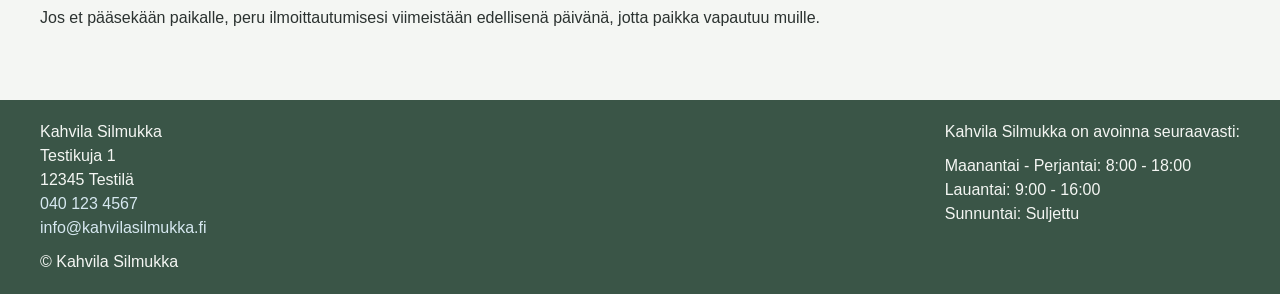
==== commit 07992b78: "Vaiheen 4 viimeiset lisäykset" ====
--- a/harrastusillat.html
+++ b/harrastusillat.html
@@ -110,7 +110,7 @@
                 </figure>
                 <figure class="carousel-item" id="slide5">
                     <img src="images/beige-crochet-1200.jpg" alt="Virkkuukoukku ja keskeneräinen beige virkattu työ, taustalla lankakerä." width="1200" height="800" loading="lazy">
-                    <figcaption>Beige virkkuuty tekeillä.</figcaption>
+                    <figcaption>Beige virkkuutyö tekeillä.</figcaption>
                 </figure>
                 <figure class="carousel-item" id="slide6">
                     <img src="images/woman-crochet-1200.jpg" alt="Lähikuva virkkauksesta: valkoinen koukku, violetti lanka ja keltavihreä-pinkki virkattu kukka." width="1200" height="800" loading="lazy">
@@ -125,7 +125,7 @@
                     <figcaption>Kehrättyä pellavaa.</figcaption>
                 </figure>
                 <figure class="carousel-item" id="slide9">
-                    <img src="images/flower-embroidery-1200.jpg" alt="Kirjontakehyksessä harmaalle kankaalle kirjottu puu, jossa vihreitä lehtiä ja violetteja kukkia.." width="1200" height="798" loading="lazy">
+                    <img src="images/flower-embroidery-1200.jpg" alt="Kirjontakehyksessä harmaalle kankaalle kirjottu puu, jossa vihreitä lehtiä ja violetteja kukkia." width="1200" height="798" loading="lazy">
                     <figcaption>Lehtipuun ja kukkien kirjontaa kankaalle.</figcaption>
                 </figure>
                 <figure class="carousel-item" id="slide10">
--- a/css/style.css
+++ b/css/style.css
@@ -199,6 +199,7 @@
     /* tavoitteena kahvikuppi ja neule näkyviin */
 }
 
+/* tekstilaatikko sijoitetaan kuvan päälle kirjan kohdalle, läpikuultava tausta takaa kontrastin */
 .hero-text {
     position: absolute;
     top: 10%;
@@ -209,7 +210,6 @@
     border-radius: 6px;
 }
 
-/* tekstilaatikko sijoitetaan kuvan päälle kirjan kohdalle, läpikuultava tausta takaa kontrastin */
 .hero-text h2{
     margin-bottom: 0;
 }
@@ -274,7 +274,7 @@
     box-shadow: 0 2px 5px rgba(0, 0, 0, 0.1);
 }
 
-/* kuvat ovat eri muotoisia, joten ne rajataan samaan 16:9-suhteeseen, jotta kortit ovat yhtenäiset. */
+/* kuvat ovat eri muotoisia, joten ne rajataan samaan 4:3-suhteeseen, jotta kortit ovat yhtenäiset. */
 .menu-picture {
     aspect-ratio: 4/3;
     object-fit: cover;
@@ -285,6 +285,8 @@
 
 /* --- Kuvakaruselli (harrastusillat) --- */
 
+/* vierityspalkki näyttää, että karusellia voi vierittää (joillekin suosikkitapa), ja numeropallot vievät suoraan haluttuun kuvaan myös näppäimistöllä. */
+
 .carousel {
     display: flex;
     flex-wrap: nowrap; /* estetään rivistys, jotta kuvat pysyvät samassa rivissä */
@@ -293,8 +295,10 @@
     scroll-snap-type: x mandatory; /*snap-toiminto, kuvat pysähtyvät vierittäessä
     ja tarvitsee kaveriksi scroll-snap-align */
     scroll-behavior: smooth; /*pehmeä vieritys*/
-    padding-bottom: 20px; /* lisätään hieman tilaa alareunaan, esim. korttien varjoille. */
-    scrollbar-width: none; /* ei vierityspalkkia */
+    padding-bottom: 25px; /* lisätään hieman tilaa alareunaan, esim. korttien varjoille. */
+    scrollbar-width: thin;
+    scrollbar-color: var(--tumma-tausta) var(--vaalea-tausta);
+
 }
 
 .carousel-item {
@@ -475,13 +479,6 @@
     list-style: none;
 }
 
-/*
-.footer p {
-    margin-bottom: 10px;
-}
-*/
-
-
 /* Poikkeus: footerin linkit tumman pinnan väreillä */
 .footer a {
     color: var(--tumma-linkki);
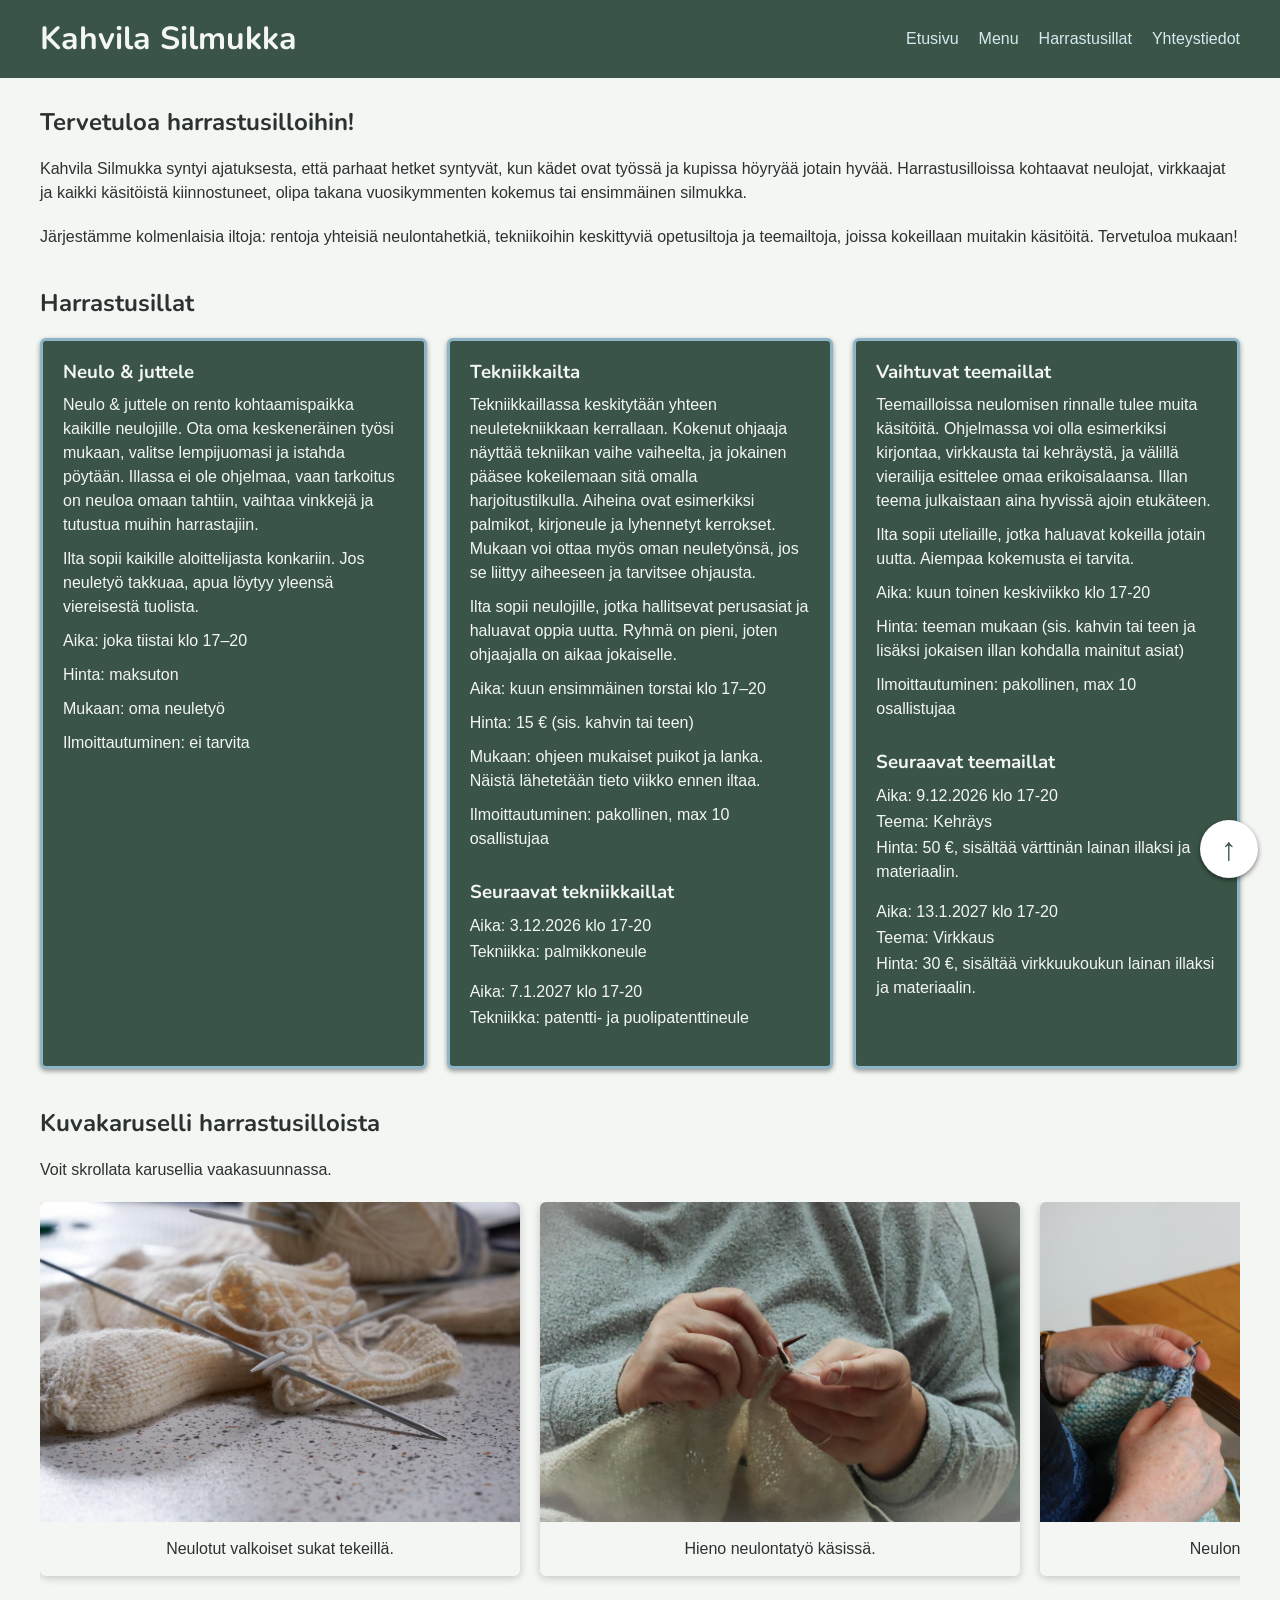
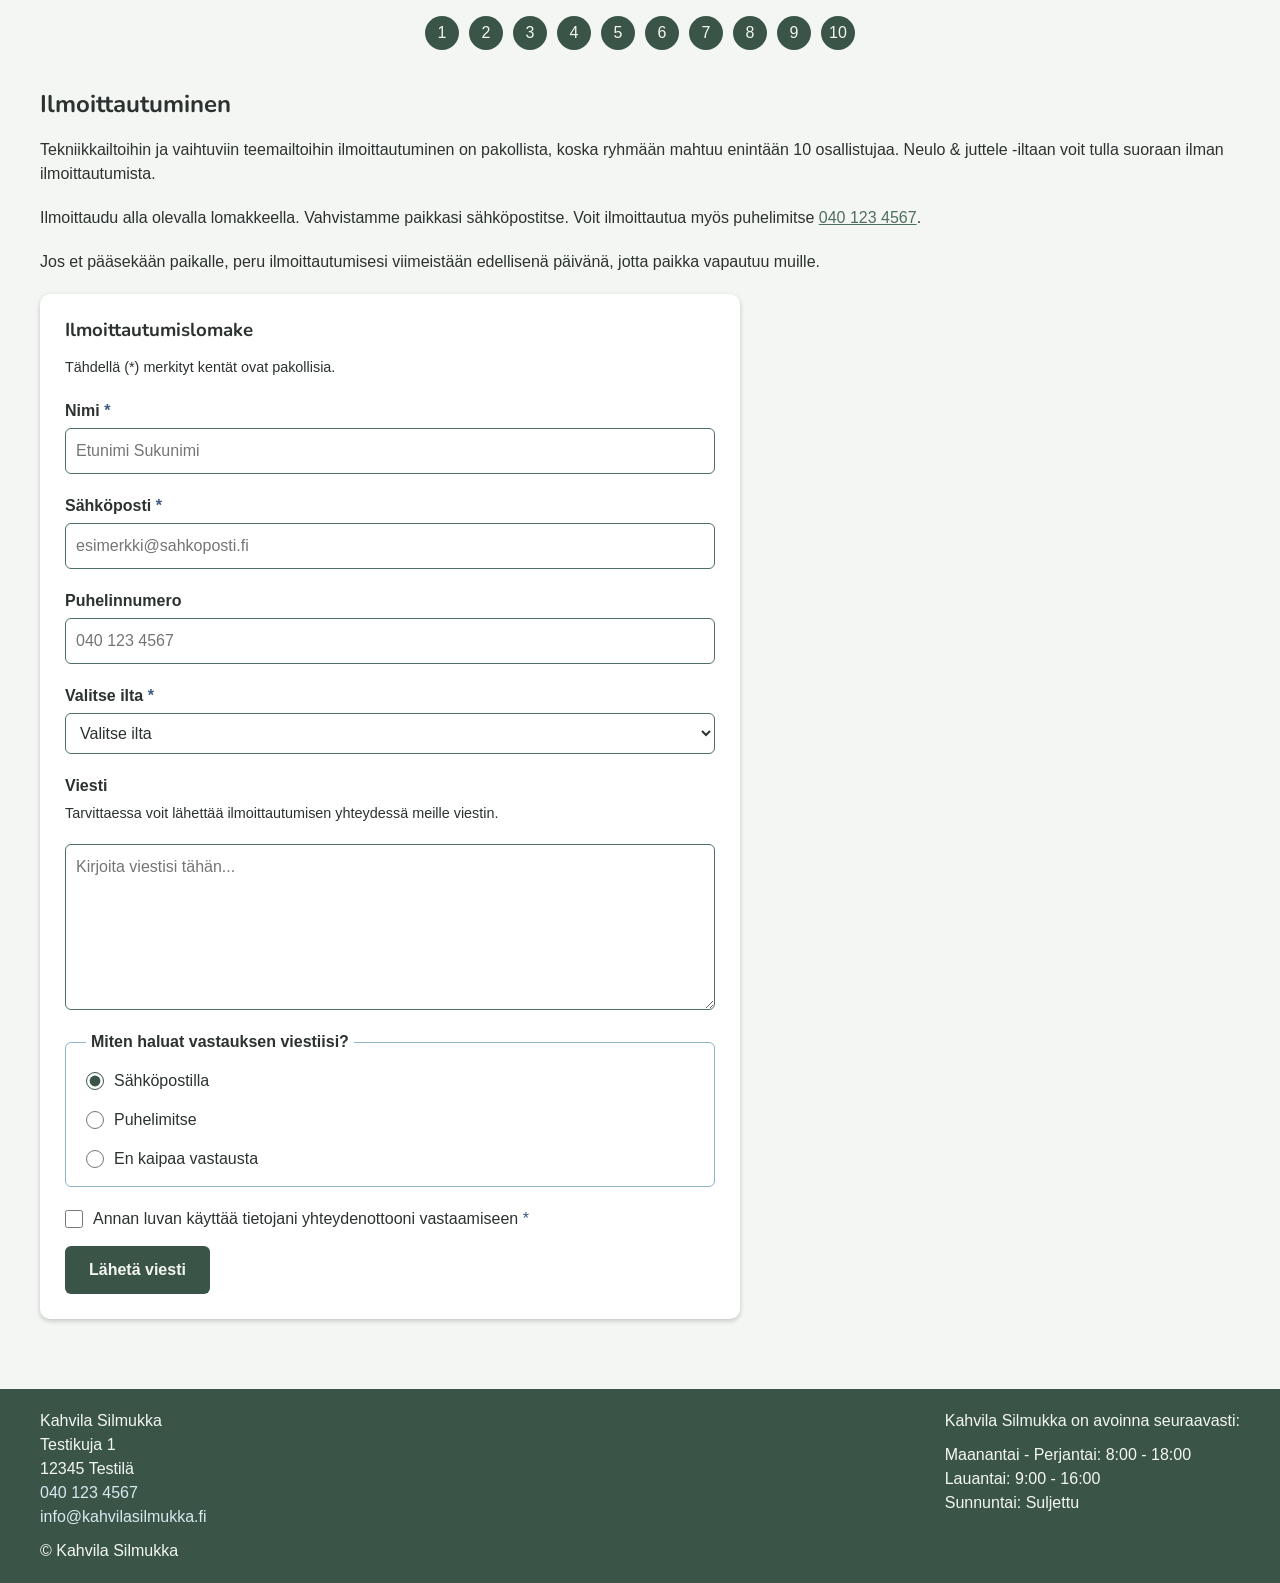
==== commit 73214f10: "Lisätty vaiheen 5 vaatimuksia" ====
--- a/harrastusillat.html
+++ b/harrastusillat.html
@@ -51,112 +51,240 @@
                 <div class="article-grid">
                     <article class="card">
                         <h3>Neulo & juttele</h3>
-                        <p>Neulo & juttele on rento kohtaamispaikka kaikille neulojille.
-                            Ota oma keskeneräinen työsi mukaan, valitse lempijuomasi ja istahda pöytään.
-                            Illassa ei ole ohjelmaa, vaan tarkoitus on neuloa omaan tahtiin, vaihtaa vinkkejä ja
-                            tutustua muihin harrastajiin.</p>
-                        <p>Ilta sopii kaikille aloittelijasta konkariin. Jos neuletyö takkuaa, apua löytyy yleensä
-                            viereisestä tuolista.</p>
-                        <p>Aika: joka tiistai klo 17–20 · Hinta: maksuton · Mukaan: oma neuletyö · Ilmoittautuminen: ei
-                            tarvita</p>
+                        <div class="event-info">
+                            <p>Neulo & juttele on rento kohtaamispaikka kaikille neulojille.
+                                Ota oma keskeneräinen työsi mukaan, valitse lempijuomasi ja istahda pöytään.
+                                Illassa ei ole ohjelmaa, vaan tarkoitus on neuloa omaan tahtiin, vaihtaa vinkkejä ja
+                                tutustua muihin harrastajiin.</p>
+                            <p>Ilta sopii kaikille aloittelijasta konkariin. Jos neuletyö takkuaa, apua löytyy yleensä
+                                viereisestä tuolista.</p>
+                            <p>Aika: joka tiistai klo 17–20</p>
+                            <p>Hinta: maksuton </p>
+                            <p>Mukaan: oma neuletyö </p>
+                            <p>Ilmoittautuminen: ei tarvita</p>
+                        </div>
                     </article>
                     <article class="card">
                         <h3>Tekniikkailta</h3>
-                        <p>Tekniikkaillassa keskitytään yhteen neuletekniikkaan kerrallaan.
-                            Kokenut ohjaaja näyttää tekniikan vaihe vaiheelta, ja jokainen pääsee kokeilemaan sitä
-                            omalla harjoitustilkulla.
-                            Aiheina ovat esimerkiksi palmikot, kirjoneule ja lyhennetyt kerrokset. Mukaan voi ottaa myös
-                            oman neuletyönsä,
-                            jos se liittyy aiheeseen ja tarvitsee ohjausta.</p>
-                        <p>Ilta sopii neulojille, jotka hallitsevat perusasiat ja haluavat oppia uutta.
-                            Ryhmä on pieni, joten ohjaajalla on aikaa jokaiselle.</p>
-                        <p>Aika: kuun ensimmäinen torstai klo 17–19 · Hinta: 15 € (sis. kahvin tai teen) · Mukaan:
-                            ohjeen mukaiset puikot ja lanka · Ilmoittautuminen: pakollinen, max 10 osallistujaa</p>
+                        <div class="event-info">
+                            <p>Tekniikkaillassa keskitytään yhteen neuletekniikkaan kerrallaan.
+                                Kokenut ohjaaja näyttää tekniikan vaihe vaiheelta, ja jokainen pääsee kokeilemaan sitä
+                                omalla harjoitustilkulla.
+                                Aiheina ovat esimerkiksi palmikot, kirjoneule ja lyhennetyt kerrokset. Mukaan voi ottaa
+                                myös
+                                oman neuletyönsä,
+                                jos se liittyy aiheeseen ja tarvitsee ohjausta.</p>
+                            <p>Ilta sopii neulojille, jotka hallitsevat perusasiat ja haluavat oppia uutta.
+                                Ryhmä on pieni, joten ohjaajalla on aikaa jokaiselle.</p>
+                            <p>Aika: kuun ensimmäinen torstai klo 17–20</p>
+                            <p>Hinta: 15 € (sis. kahvin tai teen)</p>
+                            <p>Mukaan: ohjeen mukaiset puikot ja lanka. Näistä lähetetään tieto viikko ennen iltaa.</p>
+                            <p>Ilmoittautuminen: pakollinen, max 10 osallistujaa</p>
+                        </div>
+                        <h3>Seuraavat tekniikkaillat</h3>
+                        <div class="event">
+                            <p>Aika: 3.12.2026 klo 17-20</p>
+                            <p>Tekniikka: palmikkoneule</p>
+                        </div>
+                        <div class="event">
+                            <p>Aika: 7.1.2027 klo 17-20</p>
+                            <p>Tekniikka: patentti- ja puolipatenttineule</p>
+                        </div>
+
                     </article>
                     <article class="card">
                         <h3>Vaihtuvat teemaillat</h3>
-                        <p>Teemailloissa neulomisen rinnalle tulee muita käsitöitä.
-                            Ohjelmassa voi olla esimerkiksi kirjontaa, virkkausta tai kehräystä, ja välillä vierailija
-                            esittelee omaa erikoisalaansa.
-                            Illan teema julkaistaan aina hyvissä ajoin etukäteen.</p>
-                        <p>Ilta sopii uteliaille, jotka haluavat kokeilla jotain uutta. Aiempaa kokemusta ei tarvita.
-                        </p>
-                        <p>Aika: noin kerran kuukaudessa, ilmoitetaan erikseen · Hinta: teeman mukaan (sis. kahvin tai
-                            teen) · Ilmoittautuminen: pakollinen, max 10 osallistujaa</p>
+                        <div class="event-info">
+                            <p>Teemailloissa neulomisen rinnalle tulee muita käsitöitä.
+                                Ohjelmassa voi olla esimerkiksi kirjontaa, virkkausta tai kehräystä, ja välillä
+                                vierailija
+                                esittelee omaa erikoisalaansa.
+                                Illan teema julkaistaan aina hyvissä ajoin etukäteen.</p>
+                            <p>Ilta sopii uteliaille, jotka haluavat kokeilla jotain uutta. Aiempaa kokemusta ei
+                                tarvita.
+                            </p>
+                            <p>Aika: kuun toinen keskiviikko klo 17-20</p>
+                            <p>Hinta: teeman mukaan (sis. kahvin tai teen ja lisäksi jokaisen illan kohdalla mainitut asiat)</p>
+                            <p>Ilmoittautuminen: pakollinen, max 10 osallistujaa</p>
+                        </div>
+                        <h3>Seuraavat teemaillat</h3>
+                        <div class="event">
+                            <p>Aika: 9.12.2026 klo 17-20</p>
+                            <p>Teema: Kehräys</p>
+                            <p>Hinta: 50 €, sisältää värttinän lainan illaksi ja materiaalin.</p>
+                        </div>
+                        <div class="event">
+                            <p>Aika: 13.1.2027 klo 17-20</p>
+                            <p>Teema: Virkkaus</p>
+                            <p>Hinta: 30 €, sisältää virkkuukoukun lainan illaksi ja materiaalin.</p>
+                        </div>
                     </article>
                 </div>
             </section>
 
             <!--Kuvakaruselli-->
-        <section class="carousel-section">
-            <h2>Kuvakaruselli harrastusilloista</h2>
-            <p>Voit skrollata karusellia vaakasuunnassa.</p>
-            <div class="carousel">
-                <figure class="carousel-item" id="slide1">
-                    <img src="images/white-sock-1200.jpg" alt="Keskeneräinen valkoinen villasukka sukkapuikoilla, taustalla lankakerä." width="1200" height="800" loading="lazy">
-                    <figcaption>Neulotut valkoiset sukat tekeillä.</figcaption>
-                </figure>
-                <figure class="carousel-item" id="slide2">
-                    <img src="images/woman-knitting-1200.jpg" alt="Lähikuva käsistä, jotka neulovat valkoista neuletta puikoilla." width="1200" height="800" loading="lazy">
-                    <figcaption>Hieno neulontatyö käsissä.</figcaption>
-                </figure>
-                <figure class="carousel-item" id="slide3">
-                    <img src="images/knitting-coffee-1200.jpg" alt="Kädet neulovat sinivihreää neuletta puupöydän ääressä, pöydällä latte valkoisessa kupissa." width="1200" height="800" loading="lazy">
-                    <figcaption>Neulontaa kahvin äärellä.</figcaption>
-                </figure>
-                <figure class="carousel-item" id="slide4">
-                    <img src="images/grey-knitting-1200.jpg" alt="Harmaa lankakerä, jonka läpi on pistetty sukkapuikot, ja resorineuletta sohvalla." width="1200" height="801" loading="lazy">
-                    <figcaption>Neulotut harmaat sukat tekeillä.</figcaption>
-                </figure>
-                <figure class="carousel-item" id="slide5">
-                    <img src="images/beige-crochet-1200.jpg" alt="Virkkuukoukku ja keskeneräinen beige virkattu työ, taustalla lankakerä." width="1200" height="800" loading="lazy">
-                    <figcaption>Beige virkkuutyö tekeillä.</figcaption>
-                </figure>
-                <figure class="carousel-item" id="slide6">
-                    <img src="images/woman-crochet-1200.jpg" alt="Lähikuva virkkauksesta: valkoinen koukku, violetti lanka ja keltavihreä-pinkki virkattu kukka." width="1200" height="800" loading="lazy">
-                    <figcaption>Kaunis virkkuutyö käsissä.</figcaption>
-                </figure>
-                <figure class="carousel-item" id="slide7">
-                    <img src="images/spinning-wheel-1200.jpg" alt="Puinen rukki, jolla kehrätään villalankaa, taustalla kehrääjän kädet." width="1200" height="800" loading="lazy">
-                    <figcaption>Rukilla kehrätään lankaa.</figcaption>
-                </figure>
-                <figure class="carousel-item" id="slide8">
-                    <img src="images/spinning-wheel2-1200.jpg" alt="Vanhan rukin puola, jonka ympärille kiertyy kehrättyä pellavaa." width="1200" height="798" loading="lazy">
-                    <figcaption>Kehrättyä pellavaa.</figcaption>
-                </figure>
-                <figure class="carousel-item" id="slide9">
-                    <img src="images/flower-embroidery-1200.jpg" alt="Kirjontakehyksessä harmaalle kankaalle kirjottu puu, jossa vihreitä lehtiä ja violetteja kukkia." width="1200" height="798" loading="lazy">
-                    <figcaption>Lehtipuun ja kukkien kirjontaa kankaalle.</figcaption>
-                </figure>
-                <figure class="carousel-item" id="slide10">
-                    <img src="images/sew-1200.jpg" alt="Farkkujen takataskuun kirjottu punainen aaltokuvio, neula ja lanka vielä kiinni työssä." width="1200" height="800" loading="lazy">
-                    <figcaption>Farkkujen taskuun kirjotaan punaisella langalla.</figcaption>
-                </figure>
-            </div>
-            <nav class="carousel-nav" aria-label="Kuvakarusellin kuvat">
-                <a href="#slide1" aria-label="Näytä kuva 1">1</a>
-                <a href="#slide2" aria-label="Näytä kuva 2">2</a>
-                <a href="#slide3" aria-label="Näytä kuva 3">3</a>
-                <a href="#slide4" aria-label="Näytä kuva 4">4</a>
-                <a href="#slide5" aria-label="Näytä kuva 5">5</a>
-                <a href="#slide6" aria-label="Näytä kuva 6">6</a>
-                <a href="#slide7" aria-label="Näytä kuva 7">7</a>
-                <a href="#slide8" aria-label="Näytä kuva 8">8</a>
-                <a href="#slide9" aria-label="Näytä kuva 9">9</a>
-                <a href="#slide10" aria-label="Näytä kuva 10">10</a>
-            </nav>
-
-        </section>
+            <section class="carousel-section">
+                <h2>Kuvakaruselli harrastusilloista</h2>
+                <p>Voit skrollata karusellia vaakasuunnassa.</p>
+                <div class="carousel">
+                    <figure class="carousel-item" id="slide1">
+                        <img src="images/white-sock-1200.jpg"
+                            alt="Keskeneräinen valkoinen villasukka sukkapuikoilla, taustalla lankakerä." width="1200"
+                            height="800" loading="lazy">
+                        <figcaption>Neulotut valkoiset sukat tekeillä.</figcaption>
+                    </figure>
+                    <figure class="carousel-item" id="slide2">
+                        <img src="images/woman-knitting-1200.jpg"
+                            alt="Lähikuva käsistä, jotka neulovat valkoista neuletta puikoilla." width="1200"
+                            height="800" loading="lazy">
+                        <figcaption>Hieno neulontatyö käsissä.</figcaption>
+                    </figure>
+                    <figure class="carousel-item" id="slide3">
+                        <img src="images/knitting-coffee-1200.jpg"
+                            alt="Kädet neulovat sinivihreää neuletta puupöydän ääressä, pöydällä latte valkoisessa kupissa."
+                            width="1200" height="800" loading="lazy">
+                        <figcaption>Neulontaa kahvin äärellä.</figcaption>
+                    </figure>
+                    <figure class="carousel-item" id="slide4">
+                        <img src="images/grey-knitting-1200.jpg"
+                            alt="Harmaa lankakerä, jonka läpi on pistetty sukkapuikot, ja resorineuletta sohvalla."
+                            width="1200" height="801" loading="lazy">
+                        <figcaption>Neulotut harmaat sukat tekeillä.</figcaption>
+                    </figure>
+                    <figure class="carousel-item" id="slide5">
+                        <img src="images/beige-crochet-1200.jpg"
+                            alt="Virkkuukoukku ja keskeneräinen beige virkattu työ, taustalla lankakerä." width="1200"
+                            height="800" loading="lazy">
+                        <figcaption>Beige virkkuutyö tekeillä.</figcaption>
+                    </figure>
+                    <figure class="carousel-item" id="slide6">
+                        <img src="images/woman-crochet-1200.jpg"
+                            alt="Lähikuva virkkauksesta: valkoinen koukku, violetti lanka ja keltavihreä-pinkki virkattu kukka."
+                            width="1200" height="800" loading="lazy">
+                        <figcaption>Kaunis virkkuutyö käsissä.</figcaption>
+                    </figure>
+                    <figure class="carousel-item" id="slide7">
+                        <img src="images/spinning-wheel-1200.jpg"
+                            alt="Puinen rukki, jolla kehrätään villalankaa, taustalla kehrääjän kädet." width="1200"
+                            height="800" loading="lazy">
+                        <figcaption>Rukilla kehrätään lankaa.</figcaption>
+                    </figure>
+                    <figure class="carousel-item" id="slide8">
+                        <img src="images/spinning-wheel2-1200.jpg"
+                            alt="Vanhan rukin puola, jonka ympärille kiertyy kehrättyä pellavaa." width="1200"
+                            height="798" loading="lazy">
+                        <figcaption>Kehrättyä pellavaa.</figcaption>
+                    </figure>
+                    <figure class="carousel-item" id="slide9">
+                        <img src="images/flower-embroidery-1200.jpg"
+                            alt="Kirjontakehyksessä harmaalle kankaalle kirjottu puu, jossa vihreitä lehtiä ja violetteja kukkia."
+                            width="1200" height="798" loading="lazy">
+                        <figcaption>Lehtipuun ja kukkien kirjontaa kankaalle.</figcaption>
+                    </figure>
+                    <figure class="carousel-item" id="slide10">
+                        <img src="images/sew-1200.jpg"
+                            alt="Farkkujen takataskuun kirjottu punainen aaltokuvio, neula ja lanka vielä kiinni työssä."
+                            width="1200" height="800" loading="lazy">
+                        <figcaption>Farkkujen taskuun kirjotaan punaisella langalla.</figcaption>
+                    </figure>
+                </div>
+                <nav class="carousel-nav" aria-label="Kuvakarusellin kuvat">
+                    <a href="#slide1" aria-label="Näytä kuva 1">1</a>
+                    <a href="#slide2" aria-label="Näytä kuva 2">2</a>
+                    <a href="#slide3" aria-label="Näytä kuva 3">3</a>
+                    <a href="#slide4" aria-label="Näytä kuva 4">4</a>
+                    <a href="#slide5" aria-label="Näytä kuva 5">5</a>
+                    <a href="#slide6" aria-label="Näytä kuva 6">6</a>
+                    <a href="#slide7" aria-label="Näytä kuva 7">7</a>
+                    <a href="#slide8" aria-label="Näytä kuva 8">8</a>
+                    <a href="#slide9" aria-label="Näytä kuva 9">9</a>
+                    <a href="#slide10" aria-label="Näytä kuva 10">10</a>
+                </nav>
+
+            </section>
 
             <section>
                 <h2>Ilmoittautuminen</h2>
                 <p>Tekniikkailtoihin ja vaihtuviin teemailtoihin ilmoittautuminen on pakollista, koska ryhmään mahtuu
                     enintään 10 osallistujaa.
                     Neulo & juttele -iltaan voit tulla suoraan ilman ilmoittautumista.</p>
-                <p>Ilmoittaudu alla olevalla lomakkeella (Lomake tulossa!). Vahvistamme paikkasi sähköpostitse. Voit
+                <p>Ilmoittaudu alla olevalla lomakkeella. Vahvistamme paikkasi sähköpostitse. Voit
                     ilmoittautua myös puhelimitse <a href="tel:+358401234567">040 123 4567</a>.</p>
                 <p>Jos et pääsekään paikalle, peru ilmoittautumisesi viimeistään edellisenä päivänä, jotta paikka
                     vapautuu muille.</p>
+
+                <!--Lomake. Taustapalvelua ei vielä ole, joten action="#"-->
+                <form class="contact-form signup-form" action="#" method="post">
+                    <h3>Ilmoittautumislomake</h3>
+                    <p class="form-hint">Tähdellä (*) merkityt kentät ovat pakollisia.</p>
+
+                    <!--Tähti piilotetaan ruudunlukijalta, koska required-attribuutti kertoo jo pakollisuuden-->
+                    <div class="form-field">
+                        <label for="nimi">Nimi <span class="required" aria-hidden="true">*</span></label>
+                        <input type="text" id="nimi" name="nimi" autocomplete="name" placeholder="Etunimi Sukunimi"
+                            required>
+                    </div>
+
+                    <div class="form-field">
+                        <label for="sahkoposti">Sähköposti <span class="required" aria-hidden="true">*</span></label>
+                        <input type="email" id="sahkoposti" name="sahkoposti" autocomplete="email"
+                            placeholder="esimerkki@sahkoposti.fi" required>
+                    </div>
+
+                    <div class="form-field">
+                        <label for="puhelin">Puhelinnumero</label>
+                        <input type="tel" id="puhelin" name="puhelin" autocomplete="tel" placeholder="040 123 4567"
+                            pattern="\+?[0-9 ]{7,15}"
+                            title="Numero voi alkaa +-merkillä, ja siinä voi olla numeroita ja välilyöntejä (7–15 merkkiä)">
+                    </div>
+
+                    <div class="form-field">
+                        <label for="ilta">Valitse ilta <span class="required" aria-hidden="true">*</span></label>
+                        <select name="ilta" id="ilta" required>
+                            <option value="">Valitse ilta</option>
+                            <optgroup label="Tekniikkailta">
+                                <option value="tekniikka-3.12.2026">3.12.2026 - palmikkoneule</option>
+                                <option value="tekniikka-7.1.2027">7.1.2027 - patentti- ja puolipatenttineule</option>
+                            </optgroup>
+                            <optgroup label="Vaihtuva teemailta">
+                                <option value="teema-9.12.2026">9.12.2026 - kehräys</option>
+                                <option value="teema-13.1.2027">13.1.2027 - virkkaus</option>
+                            </optgroup>
+                        </select>
+                    </div>
+
+                    <div class="form-field">
+                        <label for="viesti">Viesti</label>
+                        <p class="form-hint">Tarvittaessa voit lähettää ilmoittautumisen yhteydessä meille viestin.
+                        </p>
+                        <textarea id="viesti" name="viesti" rows="6"
+                            placeholder="Kirjoita viestisi tähän..."></textarea>
+                    </div>
+
+                    <fieldset>
+                        <legend>Miten haluat vastauksen viestiisi?</legend>
+                        <div class="choice">
+                            <input type="radio" id="vastaus-sahkoposti" name="vastaustapa" value="sahkoposti" checked>
+                            <label for="vastaus-sahkoposti">Sähköpostilla</label>
+                        </div>
+                        <div class="choice">
+                            <input type="radio" id="vastaus-puhelin" name="vastaustapa" value="puhelin">
+                            <label for="vastaus-puhelin">Puhelimitse</label>
+                        </div>
+                        <div class="choice">
+                            <input type="radio" id="vastaus-ei" name="vastaustapa" value="ei-vastausta">
+                            <label for="vastaus-ei">En kaipaa vastausta</label>
+                        </div>
+                    </fieldset>
+
+                    <div class="form-field choice">
+                        <input type="checkbox" id="suostumus" name="suostumus" required>
+                        <label for="suostumus">Annan luvan käyttää tietojani yhteydenottooni vastaamiseen
+                            <span class="required" aria-hidden="true">*</span></label>
+                    </div>
+
+                    <button type="submit" class="form-button">Lähetä viesti</button>
+                </form>
             </section>
 
         </main>
--- a/css/style.css
+++ b/css/style.css
@@ -253,6 +253,22 @@
     margin-bottom: 8px;
 }
 
+.event-info p {
+    margin-bottom: 10px;
+}
+
+.event-info {
+    margin-bottom: 30px;
+}
+
+.event p {
+    margin-bottom: 2px;
+}
+
+.event {
+    margin-bottom: 16px;
+}
+
 /* --- Menu-kortit --- */
 
 /* Kiinteä 2 × 2 -ruudukko: juomat ylärivillä, ruoat alarivillä */
@@ -281,6 +297,35 @@
     display: block;
     margin-bottom: 20px;
     border-radius: 6px;
+}
+
+/* --- Menu-taulukot --- */
+
+table {
+    width: 100%;
+    border-collapse: collapse;
+}
+
+caption {
+    text-align: left;
+    margin-bottom: 10px;
+    font-size: 1.2rem;
+    font-weight: 700;
+}
+
+th, td{
+    border-bottom: 1px solid var(--vaalea-koriste);
+    padding: 10px;
+    text-align: left;
+}
+
+tbody th {
+    font-weight: normal;
+}
+
+tbody tr:last-child th,
+tbody tr:last-child td {
+    border-bottom: none;
 }
 
 /* --- Kuvakaruselli (harrastusillat) --- */
@@ -351,30 +396,237 @@
     border-color: var(--tumma-tausta);
 }
 
-/* --- Yhteystiedot ja kuva (yhteystiedot) --- */
-
+
+/* --- Lomake ja yhteystietokortti vierekkäin (yhteystiedot) --- */
+
+/* Lomake vasemmalla (leveämpi) ja yhteystietokortti oikealla.
+   align-items: start estää kortin venymisen lomakkeen korkuiseksi. */
 .contact-wrapper {
+    display: grid;
+    grid-template-columns: 3fr 2fr;
+    gap: 20px;
+    align-items: start;
+    margin-bottom: 100px; /* lisää väliä lomakkeen ja Näin löydät perille -osion väliin */
+}
+
+/* --- Yhteydenottolomake --- */
+
+.contact-form {
+    background-color: var(--vaalea-kortti);
+    color: var(--vaalea-teksti);
+    border-radius: 10px;
+    padding: 25px;
+    box-shadow: 0 2px 5px rgba(0, 0, 0, 0.2);
+}
+
+/* Harrastusiltojen ilmoittautumislomake: kapeampi, jotta rivit eivät veny koko sivun levyisiksi */
+.signup-form {
+    max-width: 700px;
+}
+
+.contact-form .form-hint {
+    font-size: 0.9rem;
+}
+
+/* Jokainen kenttä omana lohkonaan: label kentän yläpuolella */
+.form-field {
+    margin-bottom: 20px;
+}
+
+.contact-form label {
+    display: block;
+    font-weight: 700;
+    margin-bottom: 5px;
+}
+
+/* Tekstikentät, valikko ja tekstialue koko levyisiksi.
+   font: inherit, koska selaimet eivät oletuksena peri fonttia lomakekenttiin.
+   Reunan väri on tarpeeksi tumma (kontrasti vähintään 3:1), jotta kentän rajat erottuvat. */
+.contact-form input,
+.contact-form select,
+.contact-form textarea {
+    display: block;
+    width: 100%;
+    padding: 10px;
+    font: inherit;
+    color: var(--vaalea-teksti);
+    background-color: var(--vaalea-kortti);
+    border: 1px solid var(--vaalea-linkki);
+    border-radius: 6px;
+}
+
+/* Tekstialuetta voi venyttää vain pystysuunnassa, jottei asettelu hajoa */
+.contact-form textarea {
+    resize: vertical;
+}
+
+/* Näkyvä kohdistus näppäimistön käyttäjille */
+.contact-form input:focus,
+.contact-form select:focus,
+.contact-form textarea:focus {
+    outline: 3px solid var(--vaalea-korostus);
+    outline-offset: 2px;
+}
+
+/* Kenttäryhmät (tilavaraus ja vastaustapa) */
+.contact-form fieldset {
+    border: 1px solid var(--vaalea-koriste);
+    border-radius: 6px;
+    padding: 15px 20px 0;
+    margin-bottom: 20px;
+}
+
+.contact-form legend {
+    font-weight: 700;
+    padding: 0 5px;
+}
+
+/* Päivämäärä ja henkilömäärä vierekkäin tilavaraus-ryhmässä */
+.form-row {
+    display: grid;
+    grid-template-columns: 1fr 1fr;
+    gap: 20px;
+}
+
+/* Valintanapit ja valintaruutu: ruutu ja teksti samalle riville */
+.choice {
     display: flex;
-    gap: 20px;
-    align-items: flex-start;
-    margin-bottom: 50px;
-}
-
-.contact-info {
-    flex: 1;
-}
-
-.contact-info dl {
-    margin-top: 20px;
-}
-
-.contact-picture {
+    align-items: center;
+    gap: 10px;
+    margin-bottom: 15px;
+}
+
+.contact-form .choice input {
+    display: inline-block;
+    width: 18px;
+    height: 18px;
+    flex-shrink: 0;
+    accent-color: var(--tumma-tausta);
+}
+
+.contact-form .choice label {
+    display: inline;
+    font-weight: normal;
+    margin-bottom: 0;
+}
+
+/* Pakollisuutta merkitsevä tähti */
+.required {
+    color: var(--vaalea-korostus);
+}
+
+/* Lähetä-painike tumman pinnan väreillä */
+.form-button {
+    font: inherit;
+    font-weight: 700;
+    background-color: var(--tumma-tausta);
+    color: var(--tumma-teksti);
+    border: none;
+    border-radius: 6px;
+    padding: 12px 24px;
+    cursor: pointer;
+}
+
+.form-button:hover,
+.form-button:focus {
+    background-color: var(--vaalea-korostus);
+}
+
+.form-button:focus {
+    outline: 3px solid var(--vaalea-korostus);
+    outline-offset: 2px;
+}
+
+/* --- Yhteystietokortti ja aukioloajat (yhteystiedot) --- */
+
+/* Tumma kortti, samat värit kuin headerissa ja footerissa */
+.contact-card {
+    background-color: var(--tumma-tausta);
+    color: var(--tumma-teksti);
+    border-radius: 10px;
+    padding: 25px;
+    box-shadow: 0 2px 5px rgba(0, 0, 0, 0.4);
+}
+
+/* Poikkeus: kortin linkit tumman pinnan väreillä */
+.contact-card a {
+    color: var(--tumma-linkki);
+}
+
+.contact-card a:hover {
+    color: var(--tumma-hover);
+}
+
+.contact-card dl {
+    margin-top: 15px;
+}
+
+.contact-card dt {
+    font-weight: 700;
+}
+
+.contact-card dd {
+    margin-bottom: 10px;
+}
+
+/* Aukioloaikataulukko on tummalla kortilla, joten teksti vaaleaksi.
+   Sääntö ohittaa yleiset taulukkotyylit, jotka on tehty vaalealle pohjalle. */
+.contact-card .hours-table,
+.contact-card .hours-table caption,
+.contact-card .hours-table th,
+.contact-card .hours-table td {
+    color: var(--tumma-teksti);
+}
+
+/* Aukioloaikataulukko: kapeampi solujen täyte, jotta taulukko mahtuu korttiin */
+.hours-table th,
+.hours-table td {
+    padding: 8px 10px 8px 0;
+}
+
+.hours-table td {
+    white-space: nowrap; /* kellonaika ei katkea kahdelle riville */
+}
+
+/* --- Esteettömyys: kuva ja kortti vierekkäin (yhteystiedot) --- */
+
+/* Kuva vasemmalla, kortti oikealla, molemmat yhtä leveitä */
+.accessibility-wrapper {
+    display: grid;
+    grid-template-columns: 1fr 1fr;
+    gap: 20px;
+    align-items: stretch;
+    margin-top: 100px; /* lisää väliä kulkutapakorttien ja kuvan väliin */
+}
+
+.accessibility-picture {
     display: block;
-    max-width: 40%;
-    border-radius: 6px;
-    aspect-ratio: 16/9;
+    width: 100%;
+    height: 0;
+    min-height: 100%;
     object-fit: cover;
-    object-position: left;
+    border-radius: 10px;
+}
+
+/* Sama ulkoasu kuin kulkutapakorteissa */
+.accessibility-card {
+    background-color: var(--vaalea-kortti);
+    color: var(--vaalea-teksti);
+    outline: 6px double var(--vaalea-koriste);
+    outline-offset: -10px;
+    border-radius: 10px;
+    padding: 25px;
+    box-shadow: 0 2px 5px rgba(0, 0, 0, 0.2);
+}
+
+/* Kapealla näytöllä vierekkäiset osiot allekkain */
+@media (max-width: 700px) {
+
+    .contact-wrapper,
+    .accessibility-wrapper,
+    .form-row {
+        grid-template-columns: 1fr;
+    }
 }
 
 /* --- Kulkutapakortit (yhteystiedot) --- */
@@ -445,7 +697,8 @@
 /* Poistetaan viimeisen kappaleen marginaali menu- ja kulkuneuvo-korteista,
 jotta ylä- ja alareunan välit ovat yhtäsuuret. */
 .menu-card p:last-child,
-.transport-mode-item p:last-child {
+.transport-mode-item p:last-child,
+.accessibility-card p:last-child {
     margin-bottom: 0;
 }
 
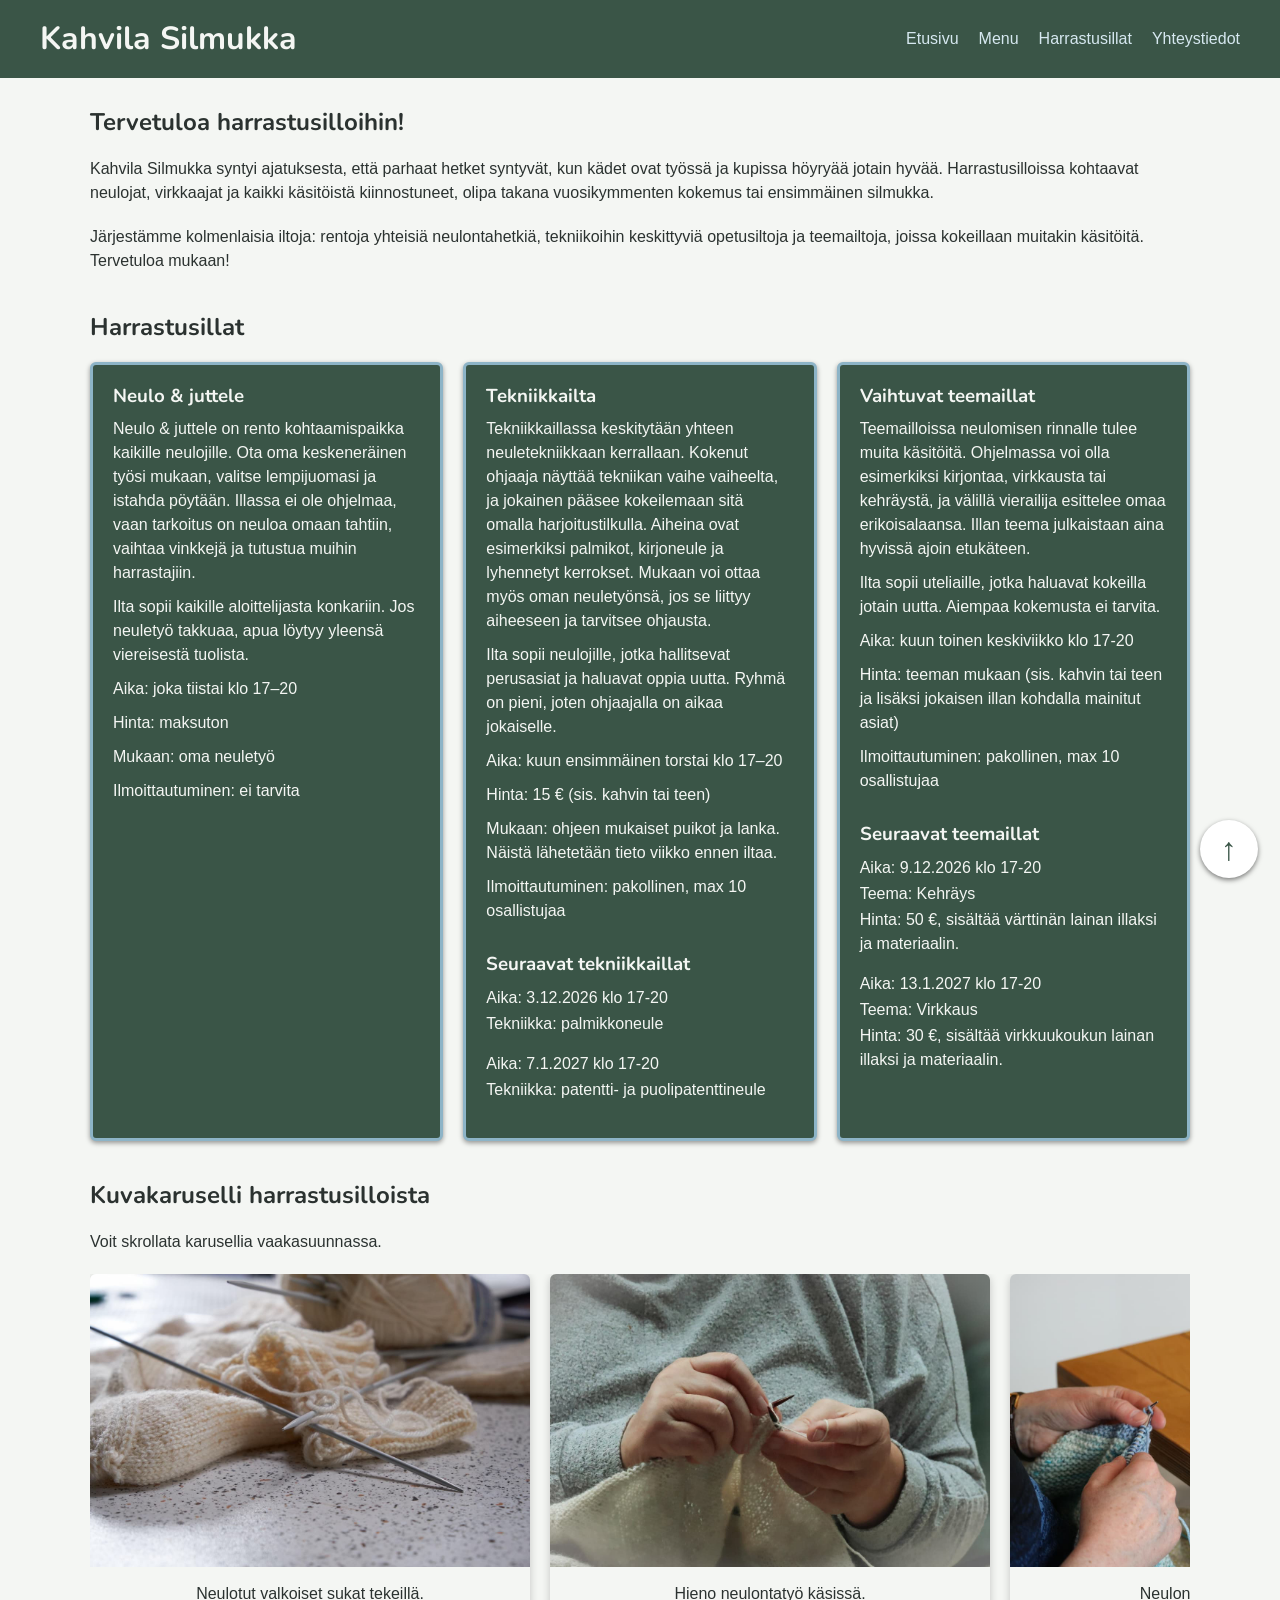
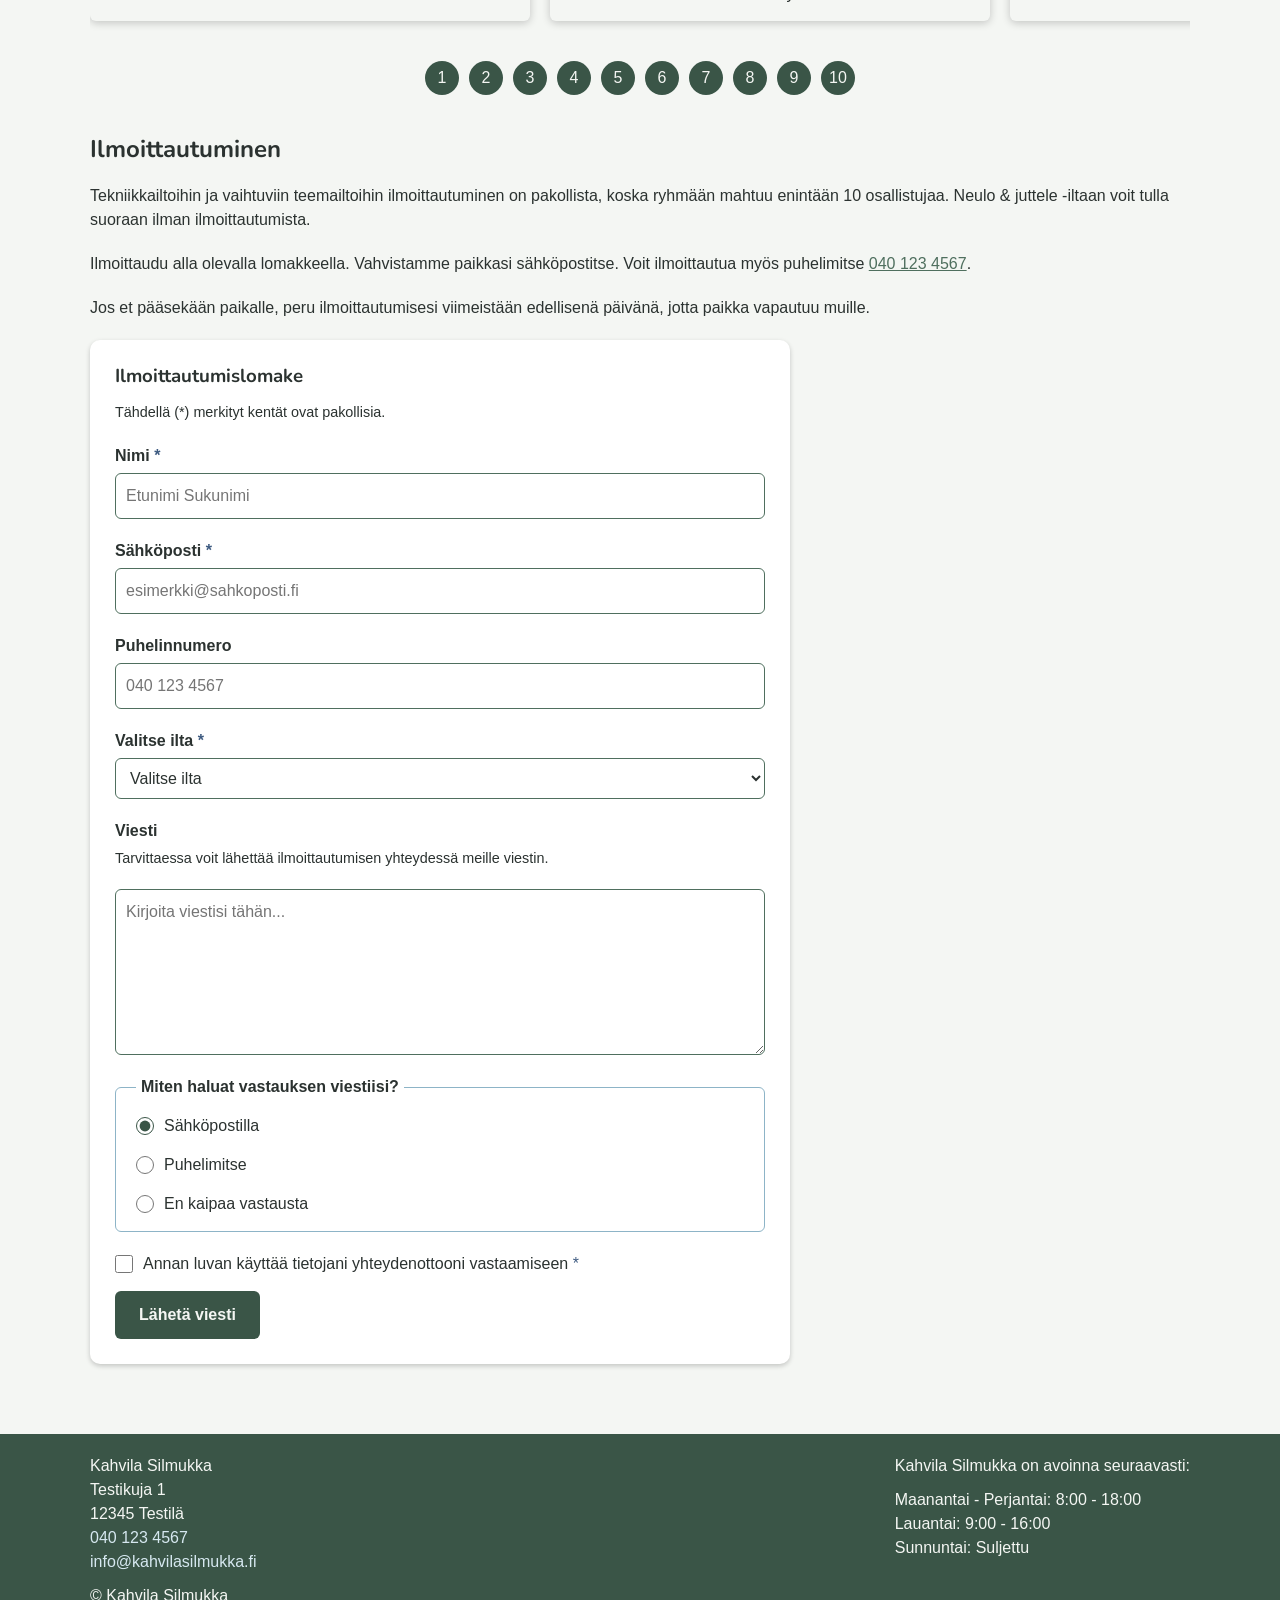
==== commit cf497140: "Lisätty vaiheen 5 muutoksia ja korjauksia" ====
--- a/harrastusillat.html
+++ b/harrastusillat.html
@@ -4,12 +4,14 @@
 <head>
     <meta charset="UTF-8">
     <meta name="viewport" content="width=device-width, initial-scale=1.0">
+    <!-- Sivun kuvaus hakukoneille -->
+    <meta name="description" content="Neulo & juttele joka tiistai, tekniikkaillat ja vaihtuvat teemaillat. Katso Kahvila Silmukan käsityöiltojen aikataulu ja ilmoittaudu mukaan.">
     <title>Harrastusillat</title>
     <!--Google Fonts: Nunito-->
     <link rel="preconnect" href="https://fonts.googleapis.com">
     <link rel="preconnect" href="https://fonts.gstatic.com" crossorigin>
-    <link href="https://fonts.googleapis.com/css2?family=Nunito:ital,wght@0,200..1000;1,200..1000&display=swap"
-        rel="stylesheet">
+    <link href="https://fonts.googleapis.com/css2?family=Nunito:wght@700&display=swap"
+    rel="stylesheet">
     <!--CSS linkitetty-->
     <link rel="stylesheet" href="css/style.css">
     <!--Favicon: SVG nykyselaimelle ja ICO vanhoille selaimille varalla-->
--- a/css/style.css
+++ b/css/style.css
@@ -158,6 +158,14 @@
     margin-bottom: 40px;
 }
 
+/* Sisältö keskitetään enintään 1100 px levyiseksi palstaksi.
+   :not(.hero) jättää hero-kuvan ulkopuolelle, jotta se ulottuu edelleen reunasta reunaan. */
+.main > *:not(.hero) {
+    max-width: 1100px;
+    margin-left: auto;
+    margin-right: auto;
+}
+
 .main h2 {
     margin-bottom: 20px;
 }
@@ -214,10 +222,11 @@
     margin-bottom: 0;
 }
 
+/* Sama 1100 px palsta kuin muulla sisällöllä: 1100 px + 2 × 40 px paddingia = 1180 px */
 .hero-intro {
-    margin-left: 40px;
-    margin-right: 40px;
-    margin-top: 20px;
+    max-width: 1180px;
+    margin: 20px auto 0;
+    padding: 0 40px;
 }
 
 
@@ -267,6 +276,32 @@
 
 .event {
     margin-bottom: 16px;
+}
+
+/* --- Toimintakehote-painike (etusivu) --- */
+
+/* Linkki painikkeen näköiseksi, samat värit kuin lomakkeiden Lähetä-painikkeessa.
+   inline-block, jotta pystysuuntainen padding kasvattaa painikkeen korkeutta. */
+.cta-button {
+    display: inline-block;
+    background-color: var(--tumma-tausta);
+    color: var(--tumma-teksti);
+    font-weight: 700;
+    text-decoration: none;
+    padding: 12px 24px;
+    border-radius: 6px;
+}
+
+/* Kaksi valitsinta ohittaa yleisen a:hover-säännön */
+.cta-button:hover,
+.cta-button:focus {
+    background-color: var(--vaalea-korostus);
+    color: var(--tumma-teksti);
+}
+
+.cta-button:focus {
+    outline: 3px solid var(--vaalea-korostus);
+    outline-offset: 2px;
 }
 
 /* --- Menu-kortit --- */
@@ -713,7 +748,7 @@
     gap: 20px;
     background-color: var(--tumma-tausta);
     color: var(--tumma-teksti);
-    padding: 20px 40px;
+    padding: 20px max(40px, calc((100% - 1100px) / 2));
 }
 
 /* Ryhmien sisältö allekkain tasaisin välein */
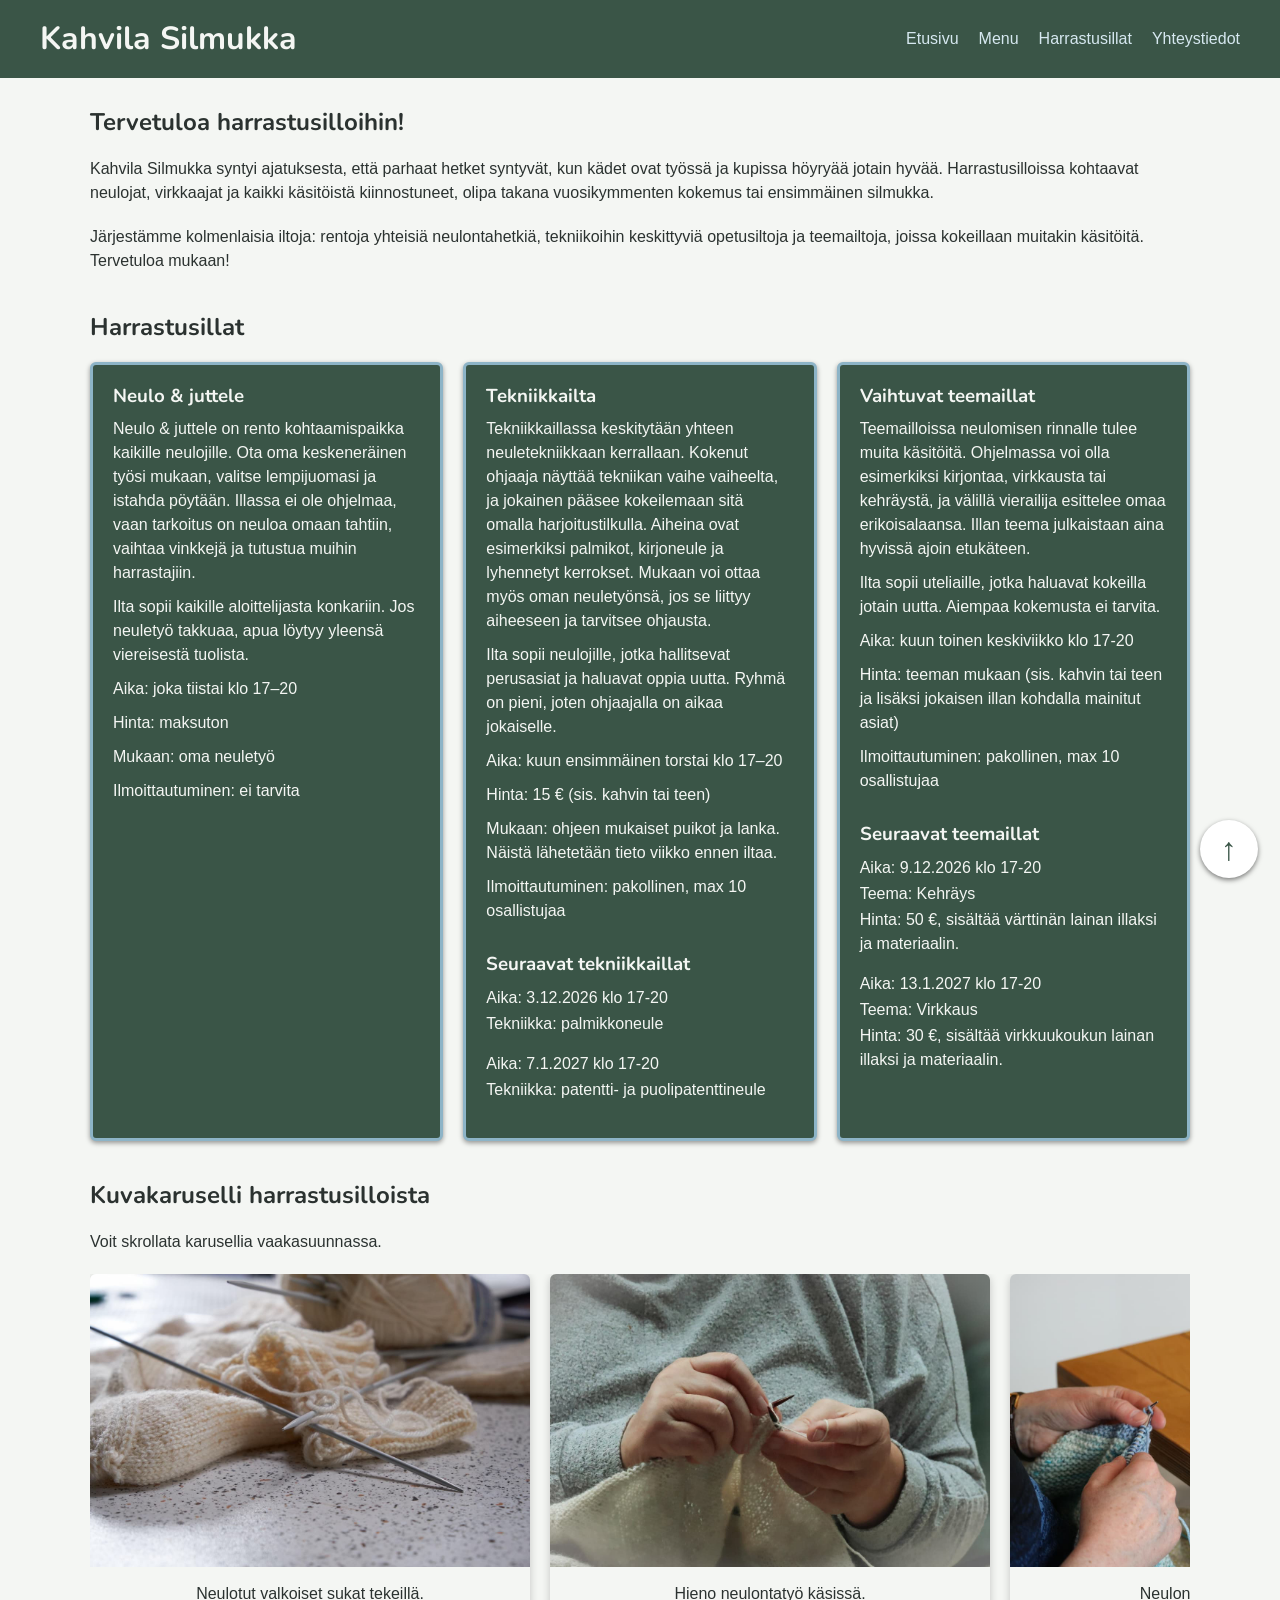
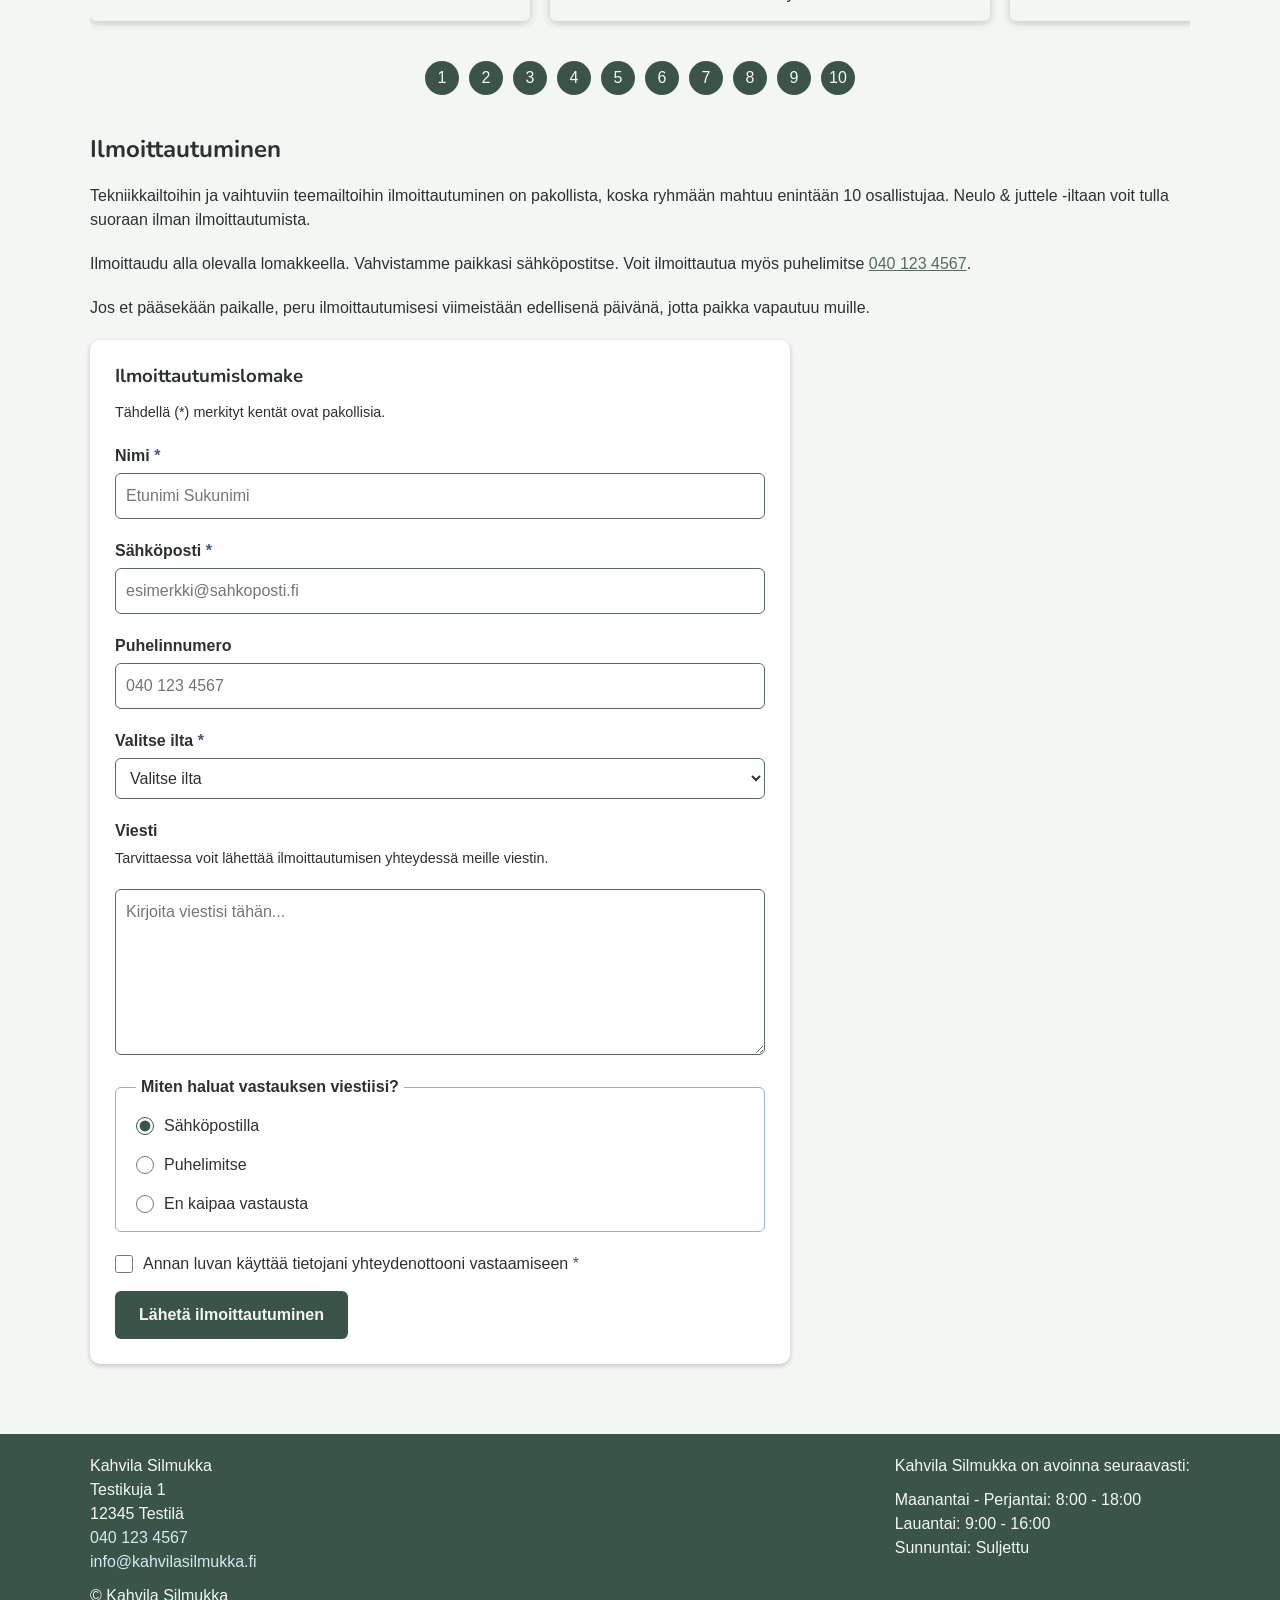
==== commit 91817b7c: "Muutoksia menu-taulukkoihin ja ilmoittautumislomakkeeseen" ====
--- a/harrastusillat.html
+++ b/harrastusillat.html
@@ -285,7 +285,7 @@
                             <span class="required" aria-hidden="true">*</span></label>
                     </div>
 
-                    <button type="submit" class="form-button">Lähetä viesti</button>
+                    <button type="submit" class="form-button">Lähetä ilmoittautuminen</button>
                 </form>
             </section>
 
